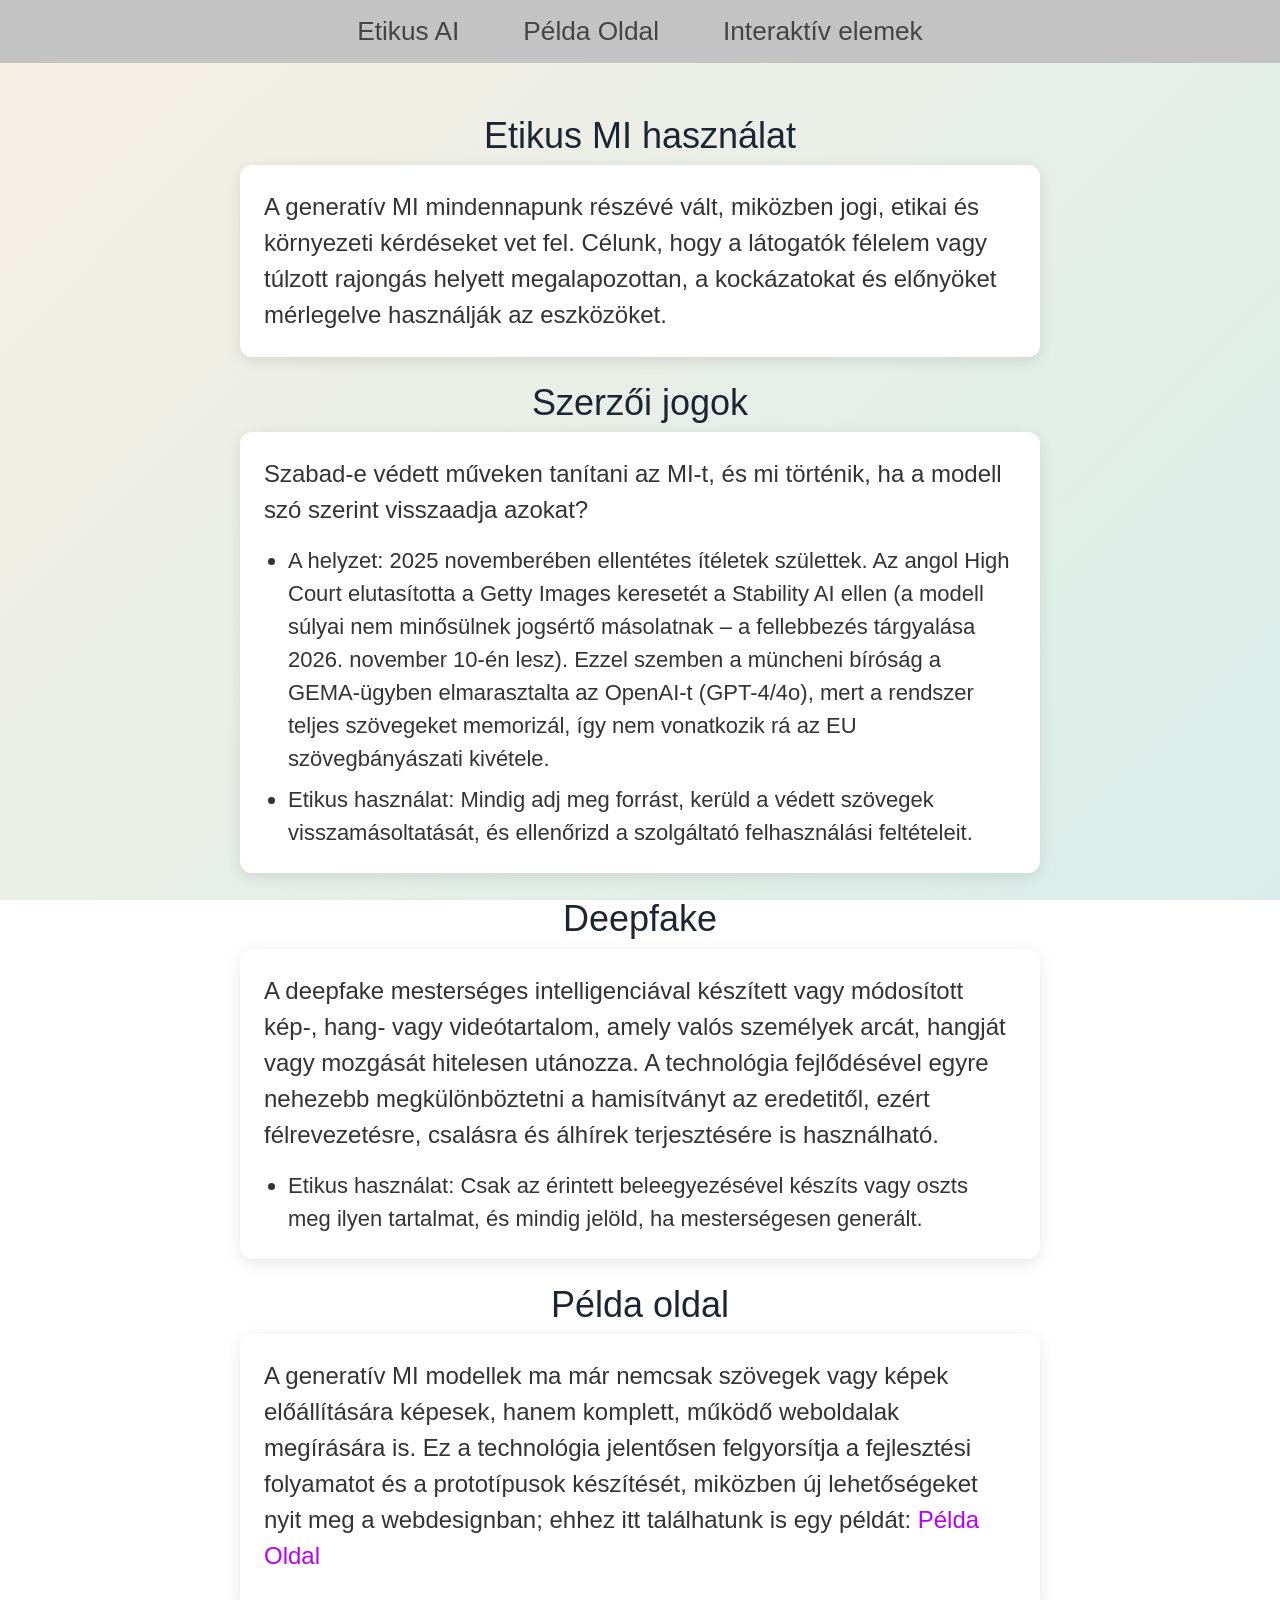
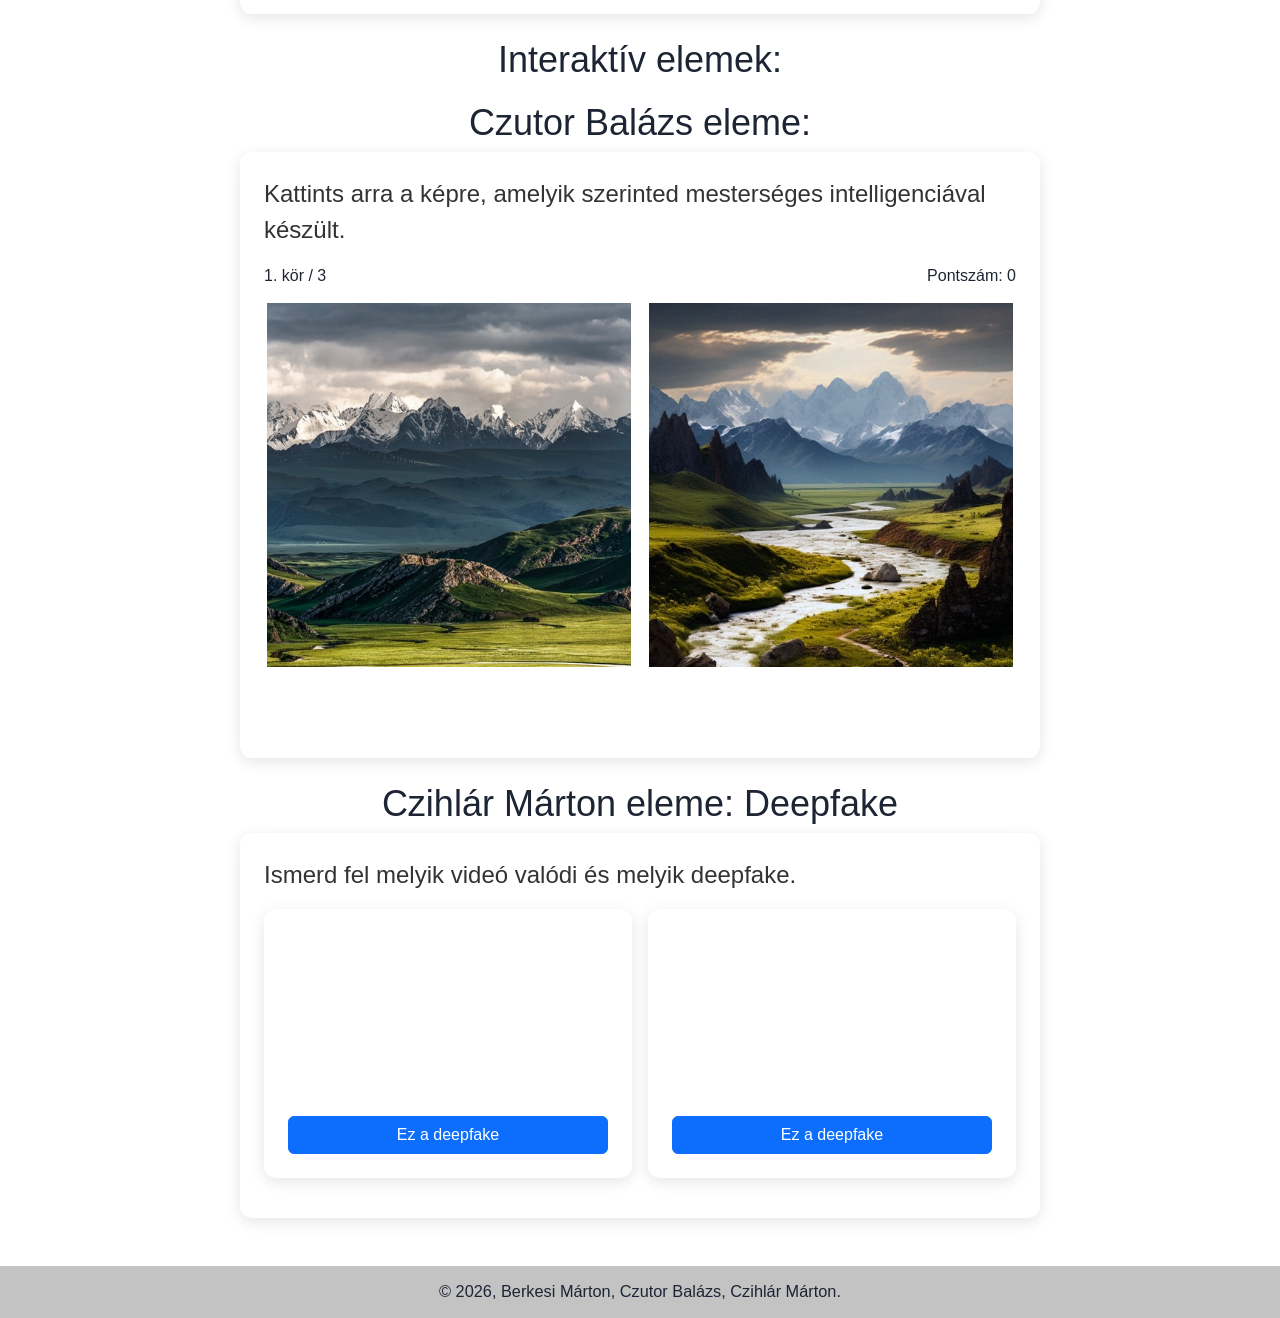
==== index.html @ 02bb23e7 "AI által generált média megjelölése interaktív játék implementálása" ====
<!doctype html>
<html lang="hu">
  <head>
    <meta charset="UTF-8" />
    <meta name="viewport" content="width=device-width, initial-scale=1.0" />
    <title>Etikus MI használat</title>
    <link rel="icon" type="image/png" href="/images/irobot2.png" />
    <link href="https://cdn.jsdelivr.net/npm/bootstrap@5.3.3/dist/css/bootstrap.min.css" rel="stylesheet">
    <link rel="stylesheet" href="../style.css" />
  </head>

  <body class="d-flex flex-column min-vh-100">
    <nav class="navbar navbar-expand-md fixed-top">
      <div class="container-fluid">
        <button class="navbar-toggler" type="button"
                data-bs-toggle="collapse" data-bs-target="#menu"
                aria-controls="menu" aria-expanded="false" aria-label="Menü megnyitása">
          <span class="navbar-toggler-icon"></span>
        </button>

        <div class="collapse navbar-collapse" id="menu">
          <ul class="navbar-nav mx-auto gap-1 gap-md-4 gap-lg-5 mt-3 mt-md-0 text-center">
            <li class="nav-item"><a class="nav-link" href="#fooldal"><h1>Etikus AI</h1></a></li>
            <li class="nav-item"><a class="nav-link" href="#peldaoldal"><h1>Példa Oldal</h1></a></li>
            <li class="nav-item"><a class="nav-link" href="#interaktív-elemek"><h1>Interaktív elemek</h1></a></li>
          </ul>
        </div>
      </div>
    </nav>

    <main class="flex-grow-1 container-xl px-3 px-md-4 py-3 py-md-4" id="fooldal">

      <section>
        <h2 class="cim">Etikus MI használat</h2>
        <div class="doboz p-3 p-md-4 mb-4">
          <p class="szoveg mb-0">A generatív MI mindennapunk részévé vált, miközben jogi, etikai és környezeti kérdéseket vet fel. Célunk, hogy a látogatók félelem vagy túlzott rajongás helyett megalapozottan, a kockázatokat és előnyöket mérlegelve használják az eszközöket.</p>
        </div>
      </section>

      <section>
        <h2 class="cim">Szerzői jogok</h2>
        <div class="doboz p-3 p-md-4 mb-4">
          <p class="szoveg">Szabad-e védett műveken tanítani az MI-t, és mi történik, ha a modell szó szerint visszaadja azokat?</p>
          <ul class="szovegli szoveg mb-0 ps-3 ps-md-4">
            <li class="mb-2">A helyzet: 2025 novemberében ellentétes ítéletek születtek. Az angol High Court elutasította a Getty Images keresetét a Stability AI ellen (a modell súlyai nem minősülnek jogsértő másolatnak – a fellebbezés tárgyalása 2026. november 10-én lesz). Ezzel szemben a müncheni bíróság a GEMA-ügyben elmarasztalta az OpenAI-t (GPT-4/4o), mert a rendszer teljes szövegeket memorizál, így nem vonatkozik rá az EU szövegbányászati kivétele.</li>
            <li>Etikus használat: Mindig adj meg forrást, kerüld a védett szövegek visszamásoltatását, és ellenőrizd a szolgáltató felhasználási feltételeit.</li>
          </ul>
        </div>
      </section>

      <section>
        <h2 class="cim">Deepfake</h2>
        <div class="doboz p-3 p-md-4 mb-4">
          <p class="szoveg">A deepfake mesterséges intelligenciával készített vagy módosított kép-, hang- vagy videótartalom, amely valós személyek arcát, hangját vagy mozgását hitelesen utánozza. A technológia fejlődésével egyre nehezebb megkülönböztetni a hamisítványt az eredetitől, ezért félrevezetésre, csalásra és álhírek terjesztésére is használható.</p>
          <ul class="szovegli szoveg mb-0 ps-3 ps-md-4">
            <li>Etikus használat: Csak az érintett beleegyezésével készíts vagy oszts meg ilyen tartalmat, és mindig jelöld, ha mesterségesen generált.</li>
          </ul>
        </div>
      </section>
        <section>
            <h2 class="cim" id="peldaoldal">Példa oldal</h2>
            <div class="doboz p-3 p-md-4 mb-4">
            <p class="szoveg">A generatív MI modellek ma már nemcsak szövegek vagy képek előállítására képesek, hanem komplett, működő weboldalak megírására is. Ez a technológia jelentősen felgyorsítja a fejlesztési folyamatot és a prototípusok készítését, miközben új lehetőségeket nyit meg a webdesignban; ehhez itt találhatunk is egy példát: <a  href="peldaoldal.html" target ="_blank">Példa Oldal</a></p>
            </div>
        </section>
        <h2 class="cim" id="interaktív-elemek">Interaktív elemek:</h2>


        <section>
            <h2 class="cim">Czutor Balázs eleme:</h2>
            <div class="doboz p-3 p-md-4 mb-4">
            <p class="szoveg">
              Kattints arra a képre, amelyik szerinted mesterséges intelligenciával készült.
            </p>
            <div class="bar"><span id="round"></span><span id="score"></span></div>
            <div class="pair" id="pair"></div>
            <p class="msg" id="msg" role="status" aria-live="polite"></p>
            <button class="btn btn-primary next" id="next" hidden>Következő kör</button>
            <button class="btn btn-secondary again" id="again" hidden>Új játék</button>
            </div>
        </section>
        <section>


  <h2 class="cim">Czihlár Márton eleme: Deepfake</h2>
  <div class="doboz p-3 p-md-4 mb-4">
    <p class="szoveg">Ismerd fel melyik videó valódi és melyik deepfake.</p>

    <div class="row g-3">
      <div class="col-12 col-md-6">
        <div class="doboz p-3 p-md-4 h-100">
          <video class="w-100" autoplay muted loop hidecontrols>
            <source src="videos/video1.mp4" type="video/mp4">
            A böngésződ nem támogatja a videó lejátszását.
          </video>
          <button type="button" class="btn btn-primary w-100 mt-3 tipp-gomb" data-deepfake="false">
            Ez a deepfake
          </button>
        </div>
      </div>

      <div class="col-12 col-md-6">
        <div class="doboz p-3 p-md-4 h-100">
          <video class="w-100" autoplay muted loop hidecontrols>
            <source src="videos/video2.mp4" type="video/mp4">
            A böngésződ nem támogatja a videó lejátszását.
          </video>
          <button type="button" class="btn btn-primary w-100 mt-3 tipp-gomb" data-deepfake="true">
            Ez a deepfake
          </button>
        </div>
      </div>
    </div>

    <p id="eredmeny" class="szoveg fw-bold mt-3 mb-0" aria-live="polite"></p>
  </div>
</section>
    </main>


    <footer class="text-center py-3 mt-auto">
      <div class="container-fluid">
        <h4 class="mb-0">&copy; 2026, Berkesi Márton, Czutor Balázs, Czihlár Márton.</h4>
      </div>
    </footer>
    <script src="https://cdn.jsdelivr.net/npm/bootstrap@5.3.3/dist/js/bootstrap.bundle.min.js"></script>
    <script src="main.js"></script>
  </body>
</html>
---- style.css ----
.navbar-nav .nav-link {
    position: relative;
}

.navbar-nav .nav-link::after {
    content: "";
    position: absolute;
    left: 0;
    bottom: 0;
    width: 100%;
    height: 2px;
    background-color: currentColor;
    transform: scaleX(0);
    transform-origin: left;
    transition: transform 0.3s ease;
}

.navbar-nav .nav-link:hover::after {
    transform: scaleX(1);
}

.navbar, footer{
    background-color: rgb(195, 195, 195);
}
.navbar .nav-link h1 { 
    font-size: clamp(1.1rem, 1rem + 0.8vw, 1.75rem); 
    margin: 0; 
}
footer h4 { font-size: clamp(0.75rem, 0.7rem + 0.4vw, 1.1rem); }

body {
    background: linear-gradient(135deg, #f6efe4, #d9eeea);
    background-attachment: fixed;
    min-height: 100vh;
    color: #1d2433;
    justify-content: center;
    align-items: center;
    font-family: 'Segoe UI', Tahoma, Geneva, Verdana, sans-serif;
    padding-top: 70px;
}

.doboz {
      background-color: #ffffff;
      padding: 30px;
      border-radius: 12px;
      box-shadow: 0 4px 15px rgba(0, 0, 0, 0.1);
      max-width: 800px;
      text-align: center;
      overflow-wrap: anywhere;

}

.cim {
      order: 2; 
      margin-top: 20px;
      font-size: 35px;
      color: #1d2433;
      text-align: center;
      font-size: clamp(1.4rem, 1rem + 2vw, 2.25rem);
}

.szoveg {
      order: 1; 
      font-size: 20px;
      color: #333333;
      line-height: 1.5;
      font-size: clamp(0.95rem, 0.9rem + 0.3vw, 1.125rem);
}
.szoveg {
      order: 1; 
      font-size: 24px;
      color: #333333;
      line-height: 1.5;
      text-align: left;
}
.szovegli{
      order: 1; 
      font-size: 22px;
      color: #333333;
      line-height: 1.5;
      text-align: left;
}
footer {
  width: 100% !important;
  max-width: none !important;
  margin-left: 0 !important;
  margin-right: 0 !important;
}

.cim {
  text-align: center;
}
.doboz {
  margin-left: auto !important;
  margin-right: auto !important;
  width: 100%;
  max-width: 800px; 
}
a {
  color: #b700ff;
  text-decoration: none;
}

.bar {
  display: flex;
  justify-content: space-between;
  margin-bottom: 12px;
}

.pair {
  display: grid;
  grid-template-columns: repeat(2, minmax(0, 1fr));
  gap: 12px;
}

.pick {
  position: relative;
  display: block;
  width: 100%;
  min-width: 0;
  padding: 0;
  border: 3px solid transparent;
  overflow: hidden;
  cursor: pointer;
  aspect-ratio: 1 / 1;
  background: none;
}

.pick img {
  width: 100%;
  height: 100%;
  max-width: 100%;
  object-fit: cover;
  display: block;
}
.pick .tag {
  position: absolute;
  left: 8px;
  bottom: 8px;
  padding: 4px 10px;
  display: none;
}

.revealed .pick {
  cursor: default;
}

.revealed .pick .tag {
  display: block;
}

.msg {
  min-height: 40px;
  margin: 16px 0 8px;
}

button[hidden] {
  display: none;
}

@media (max-width: 575.98px) {
  .pair {
    grid-template-columns: 1fr;
    gap: 10px;
  }
  .pick {
    aspect-ratio: 4 / 3;
  }
  .pick .tag {
    font-size: 0.85rem;
  }
}
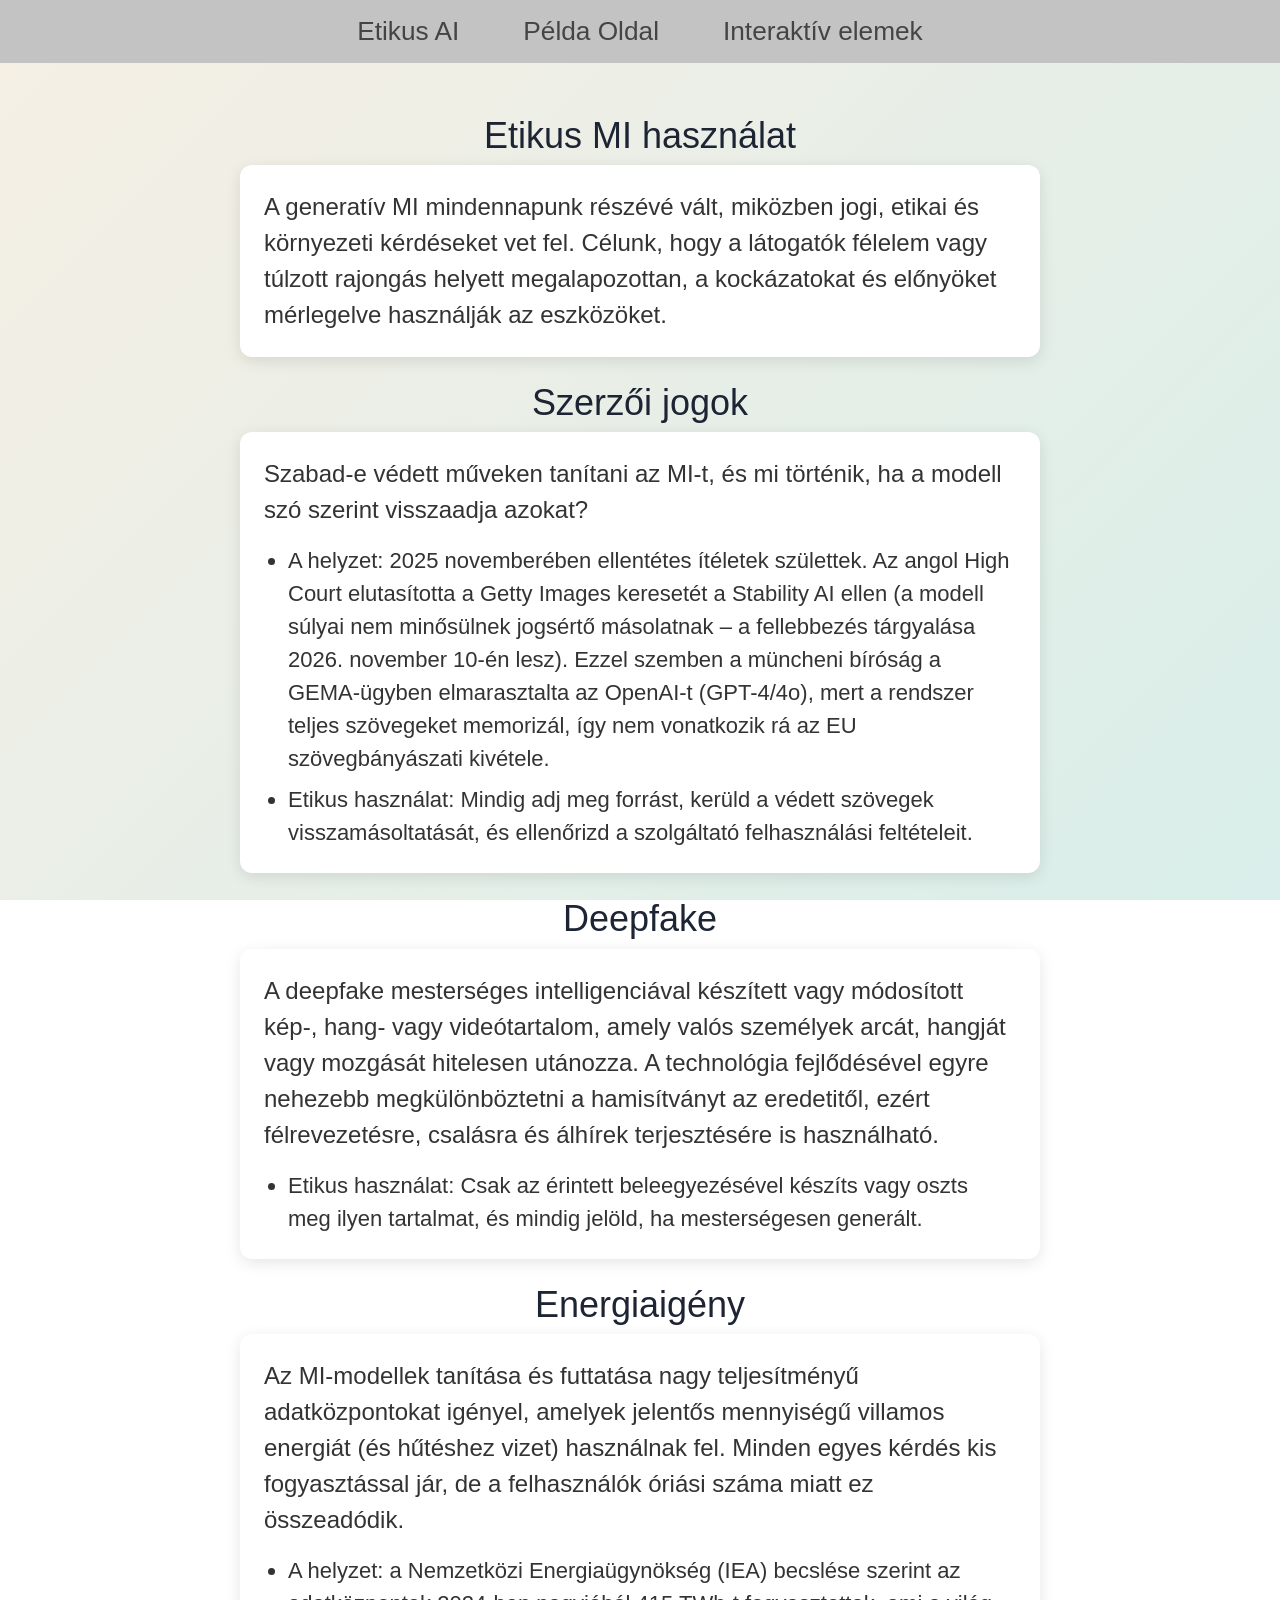
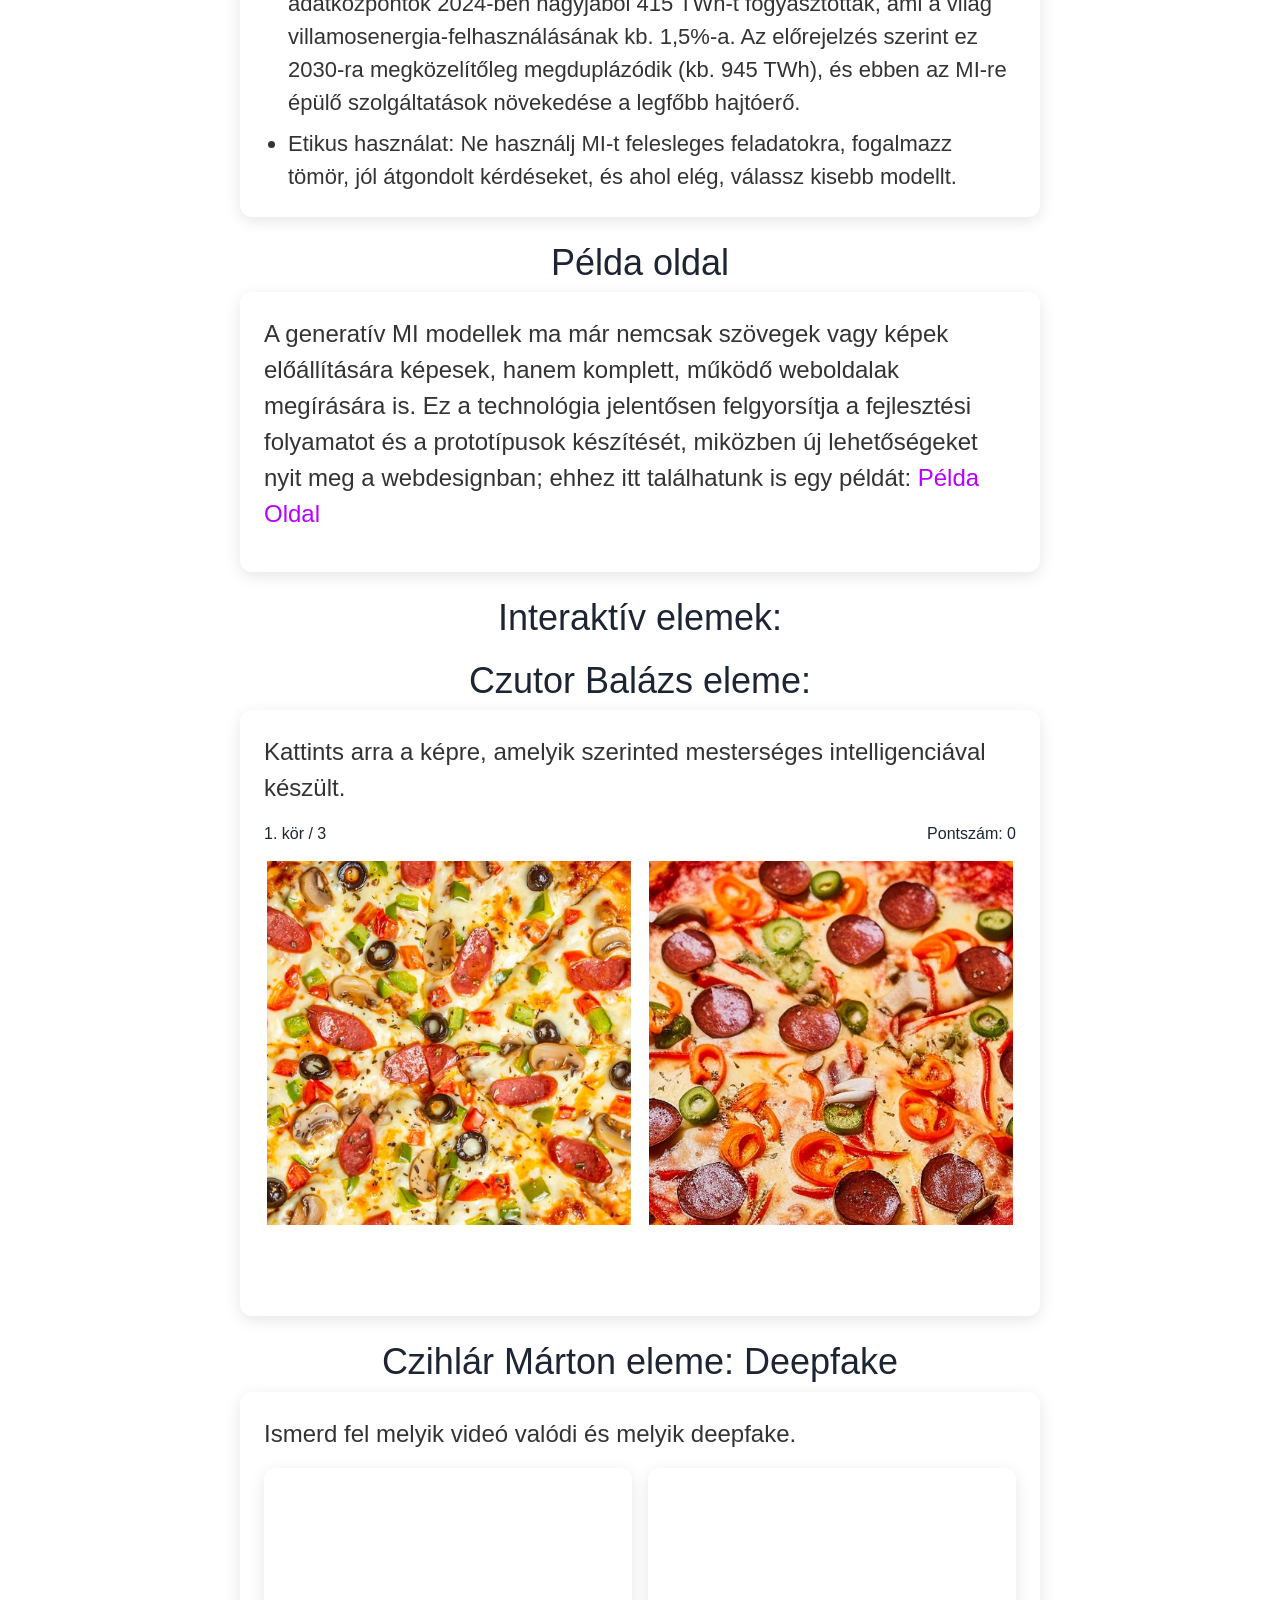
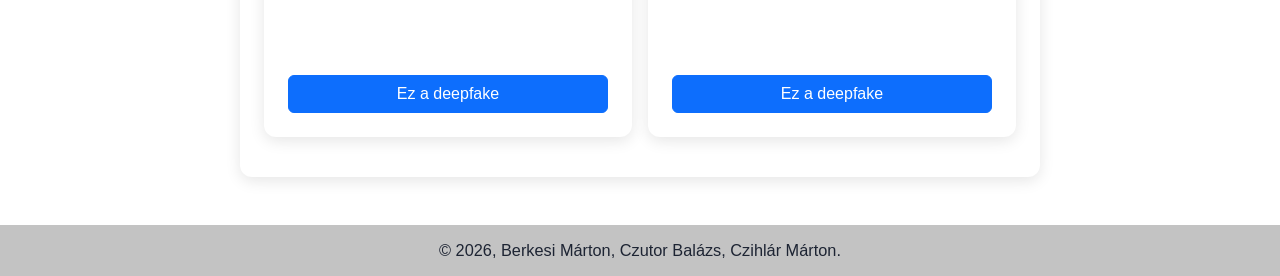
==== commit 527c11ac: "Berkesi részének integrálása" ====
--- a/index.html
+++ b/index.html
@@ -57,6 +57,17 @@
           </ul>
         </div>
       </section>
+      <section>
+        <h2 class="cim">Energiaigény</h2>
+        <div class="doboz p-3 p-md-4 mb-4">
+          <p class="szoveg">Az MI-modellek tanítása és futtatása nagy teljesítményű adatközpontokat igényel, amelyek jelentős mennyiségű villamos energiát (és hűtéshez vizet) használnak fel. Minden egyes kérdés kis fogyasztással jár, de a felhasználók óriási száma miatt ez összeadódik.</p>
+          <ul class="szovegli szoveg mb-0 ps-3 ps-md-4">
+            <li class="mb-2">A helyzet: a Nemzetközi Energiaügynökség (IEA) becslése szerint az adatközpontok 2024-ben nagyjából 415 TWh-t fogyasztottak, ami a világ villamosenergia-felhasználásának kb. 1,5%-a. Az előrejelzés szerint ez 2030-ra megközelítőleg megduplázódik (kb. 945 TWh), és ebben az MI-re épülő szolgáltatások növekedése a legfőbb hajtóerő.</li>
+            <li>Etikus használat: Ne használj MI-t felesleges feladatokra, fogalmazz tömör, jól átgondolt kérdéseket, és ahol elég, válassz kisebb modellt.</li>
+          </ul>
+        </div>
+      </section>
+
         <section>
             <h2 class="cim" id="peldaoldal">Példa oldal</h2>
             <div class="doboz p-3 p-md-4 mb-4">
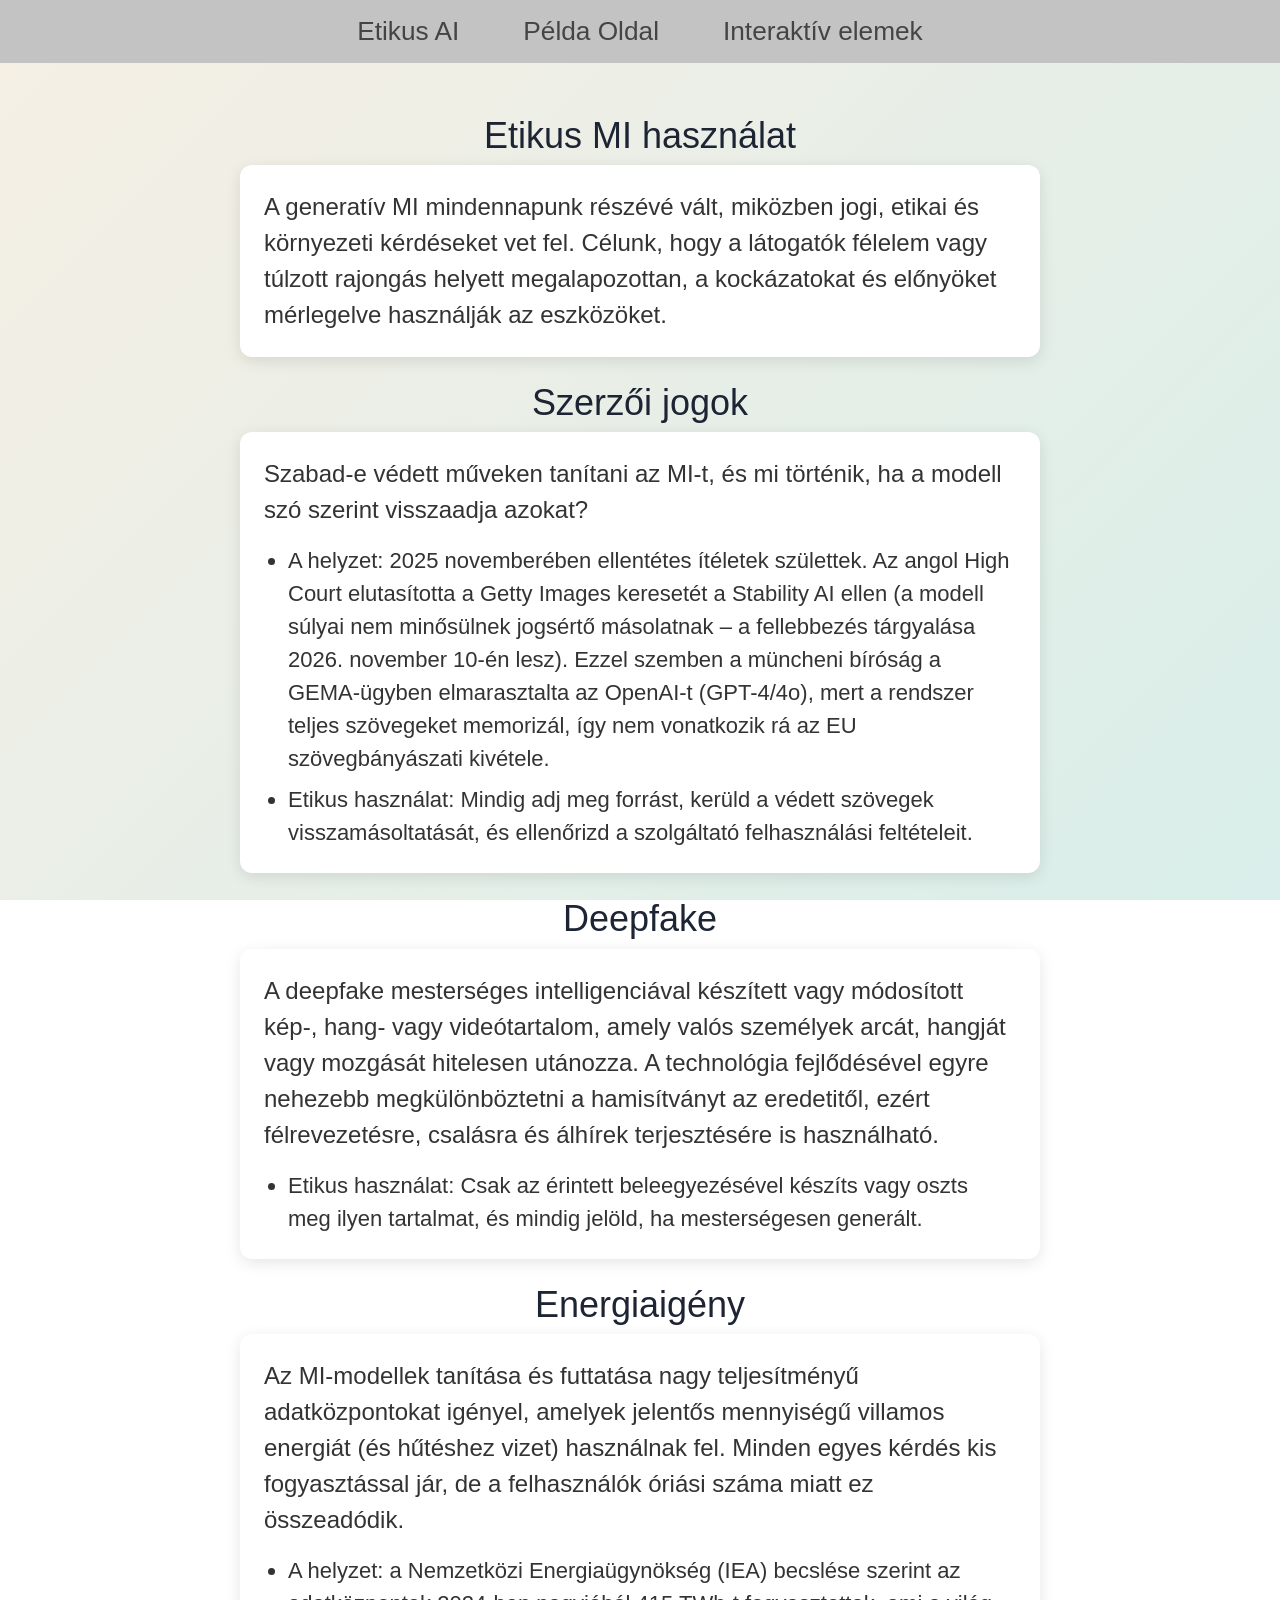
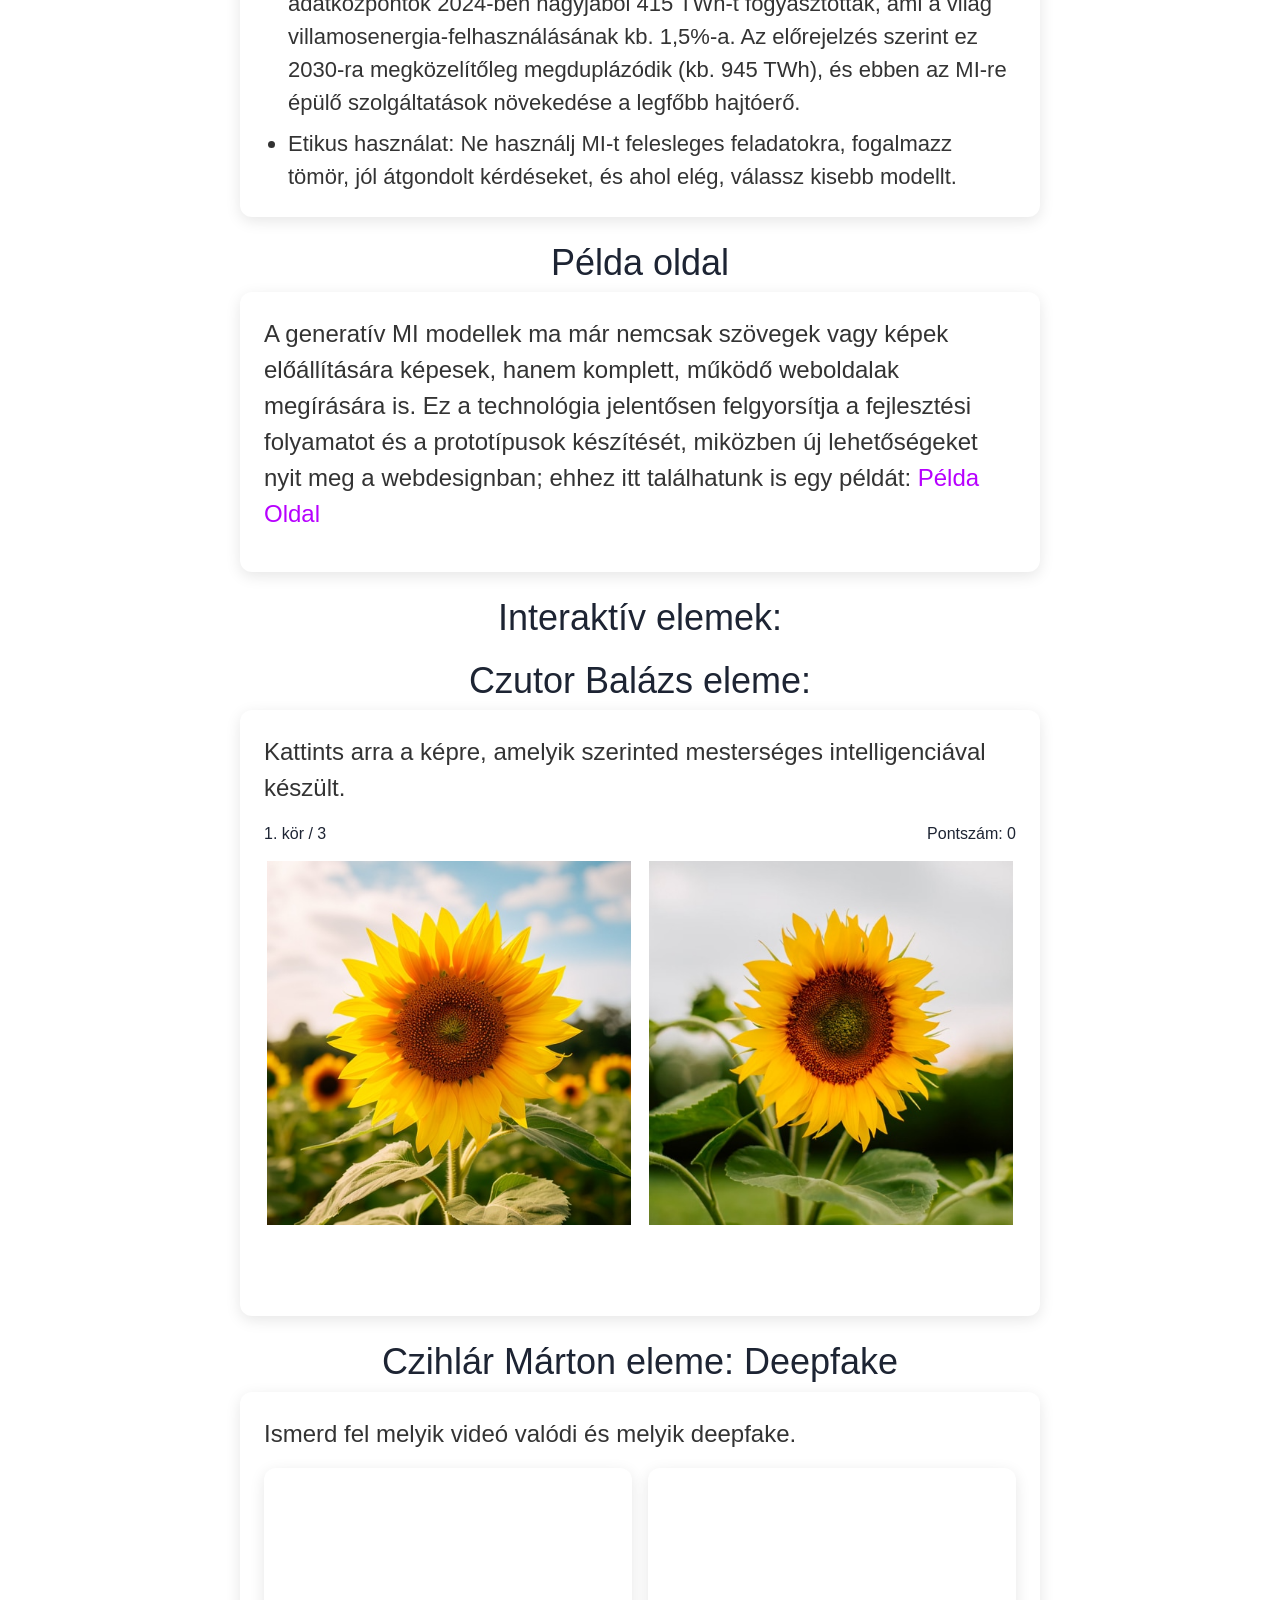
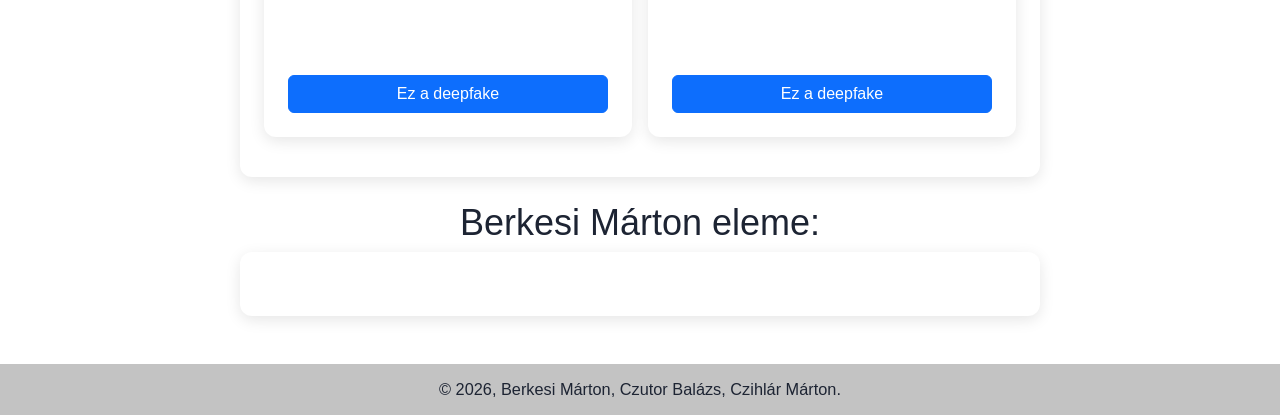
==== commit 5809a092: "hibák javítása" ====
--- a/index.html
+++ b/index.html
@@ -6,7 +6,7 @@
     <title>Etikus MI használat</title>
     <link rel="icon" type="image/png" href="/images/irobot2.png" />
     <link href="https://cdn.jsdelivr.net/npm/bootstrap@5.3.3/dist/css/bootstrap.min.css" rel="stylesheet">
-    <link rel="stylesheet" href="../style.css" />
+    <link rel="stylesheet" href="style.css" />
   </head>
 
   <body class="d-flex flex-column min-vh-100">
@@ -126,6 +126,13 @@
     <p id="eredmeny" class="szoveg fw-bold mt-3 mb-0" aria-live="polite"></p>
   </div>
 </section>
+<section>
+            <h2 class="cim">Berkesi Márton eleme:</h2>
+            <div class="doboz p-3 p-md-4 mb-4">
+            <p class="szoveg">
+            </p>
+            </div>
+        </section>
     </main>
 
 
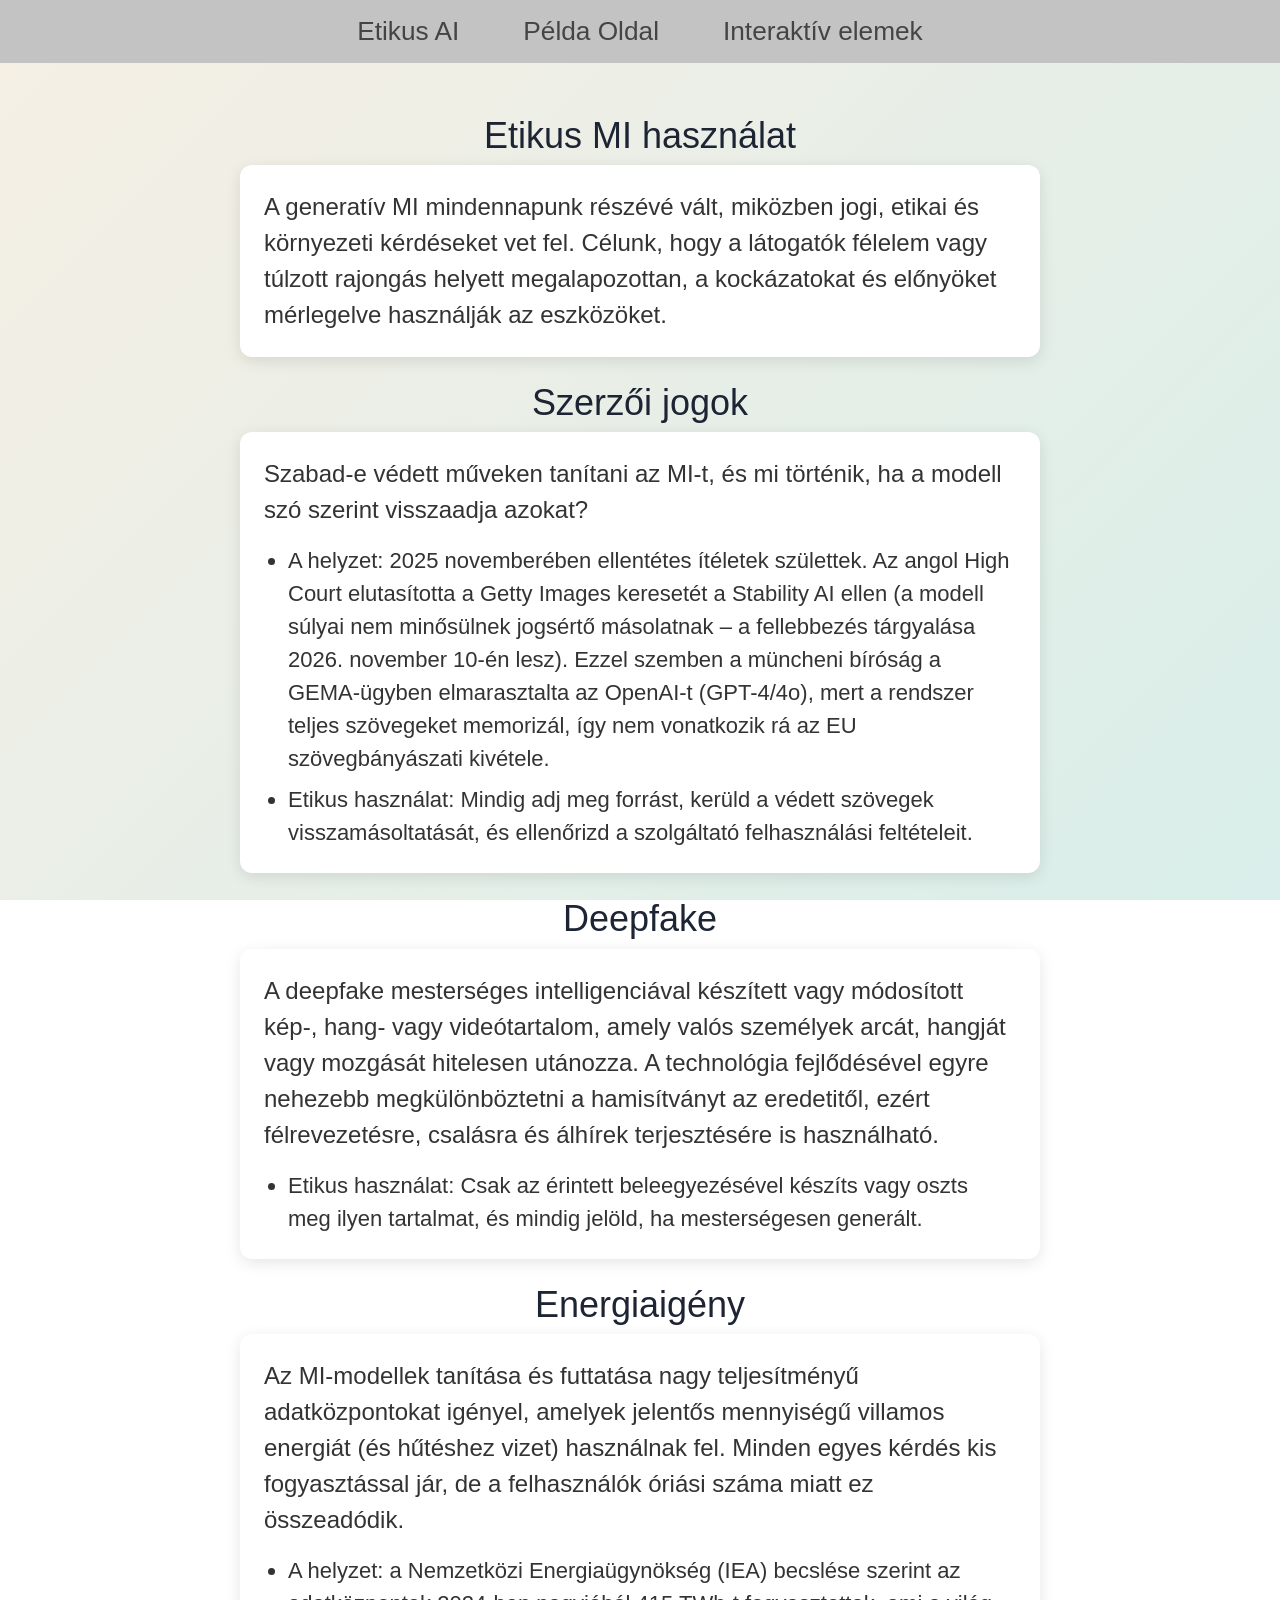
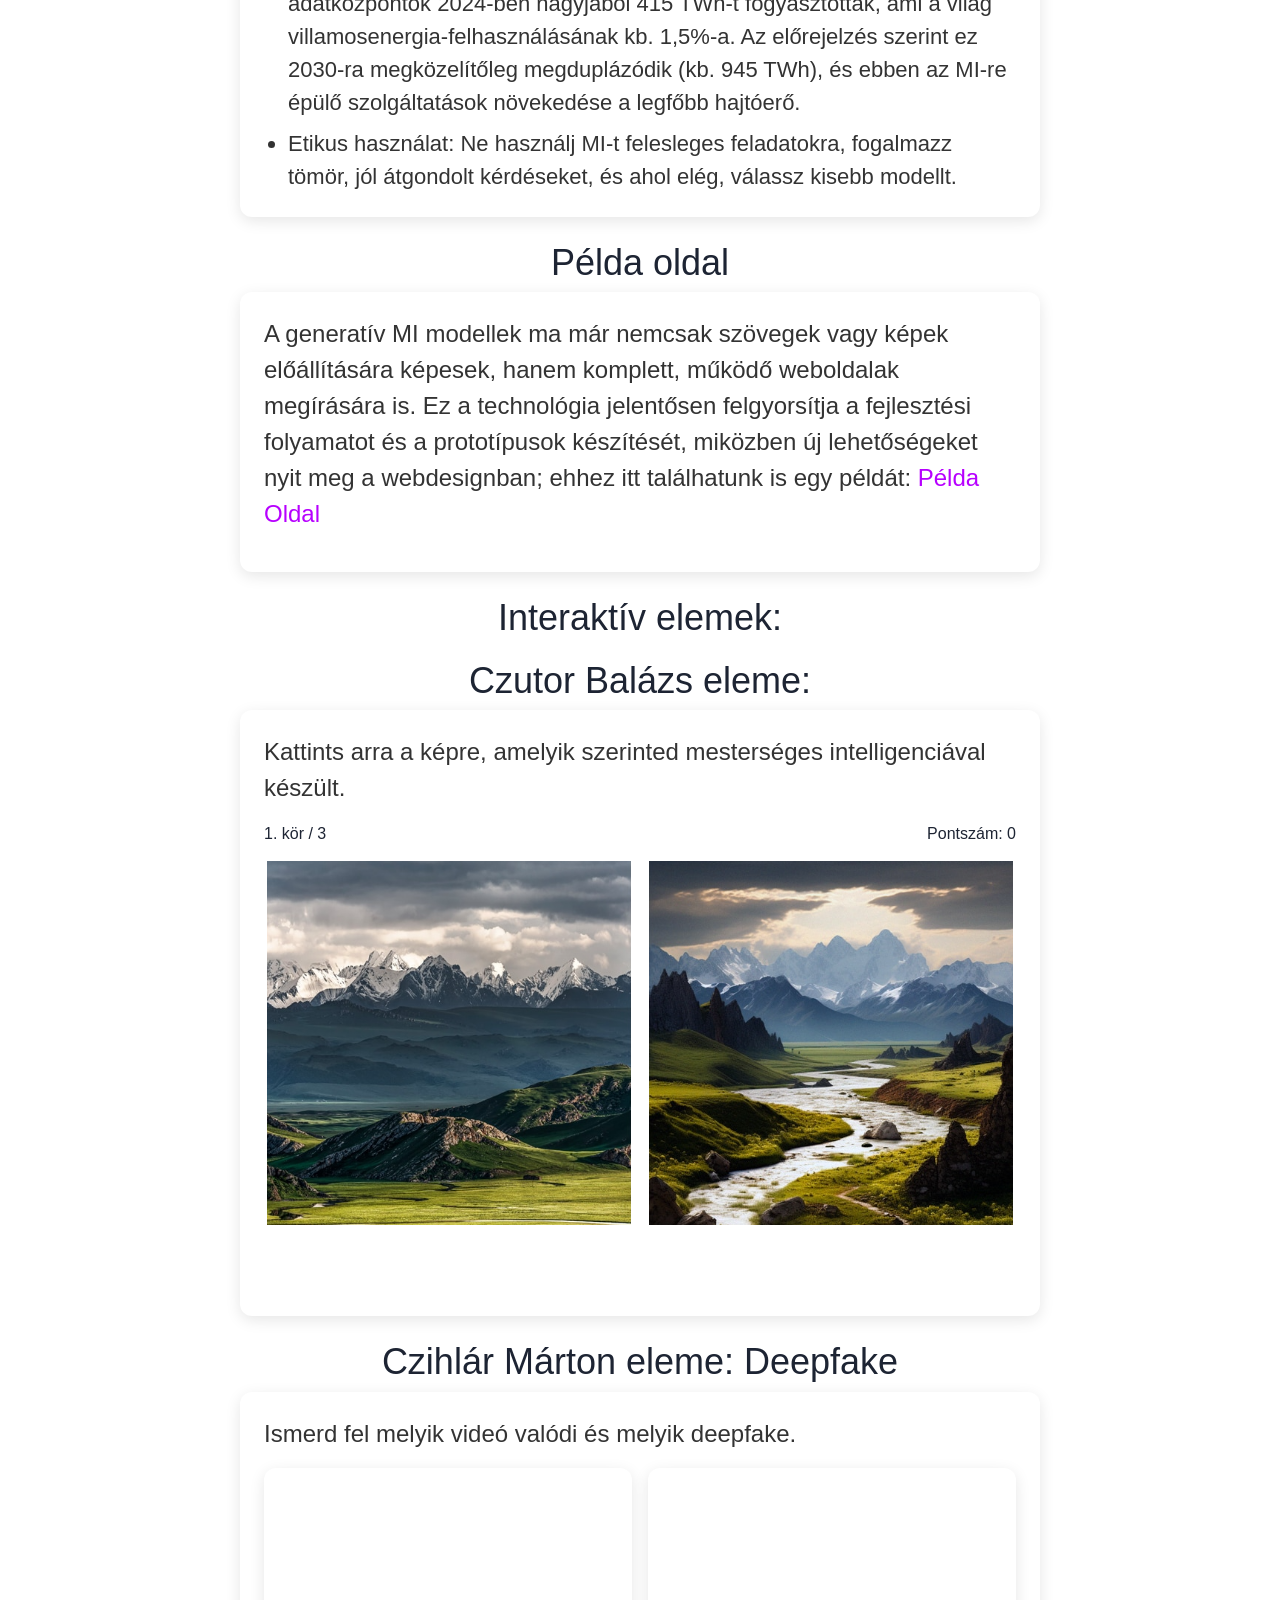
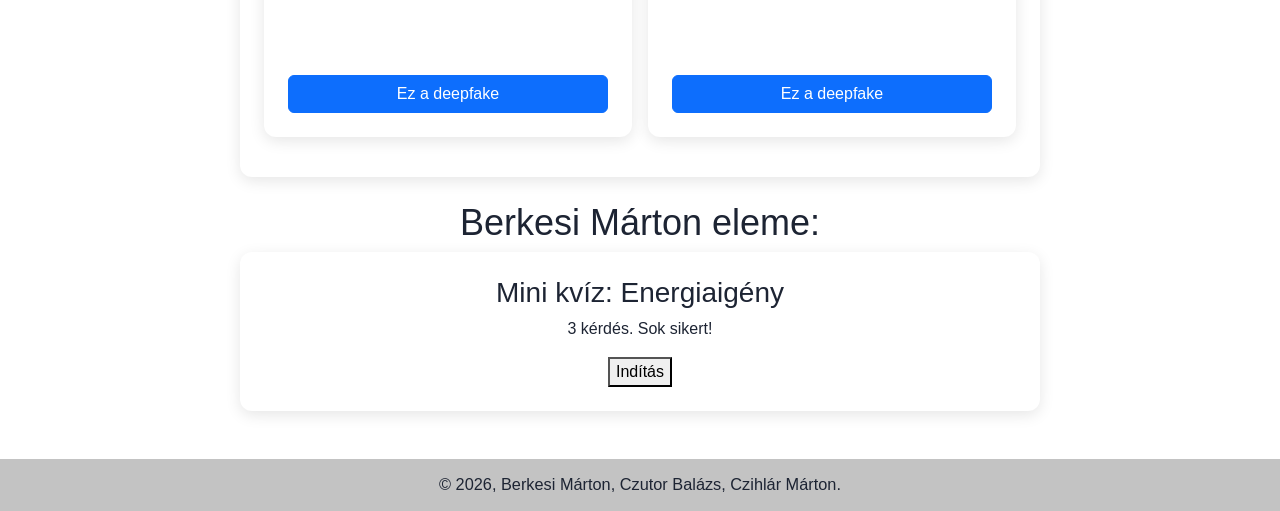
==== commit bec32cbd: "athozas gitlabról" ====
--- a/index.html
+++ b/index.html
@@ -129,8 +129,10 @@
 <section>
             <h2 class="cim">Berkesi Márton eleme:</h2>
             <div class="doboz p-3 p-md-4 mb-4">
-            <p class="szoveg">
-            </p>
+              <div id="kviz">
+                <h3 class="kviz-cim">Mini kvíz: Energiaigény</h3>
+                <div id="kviz-tartalom"></div>
+              </div>
             </div>
         </section>
     </main>
@@ -143,5 +145,6 @@
     </footer>
     <script src="https://cdn.jsdelivr.net/npm/bootstrap@5.3.3/dist/js/bootstrap.bundle.min.js"></script>
     <script src="main.js"></script>
+    <script src="kviz.js"></script>
   </body>
 </html>
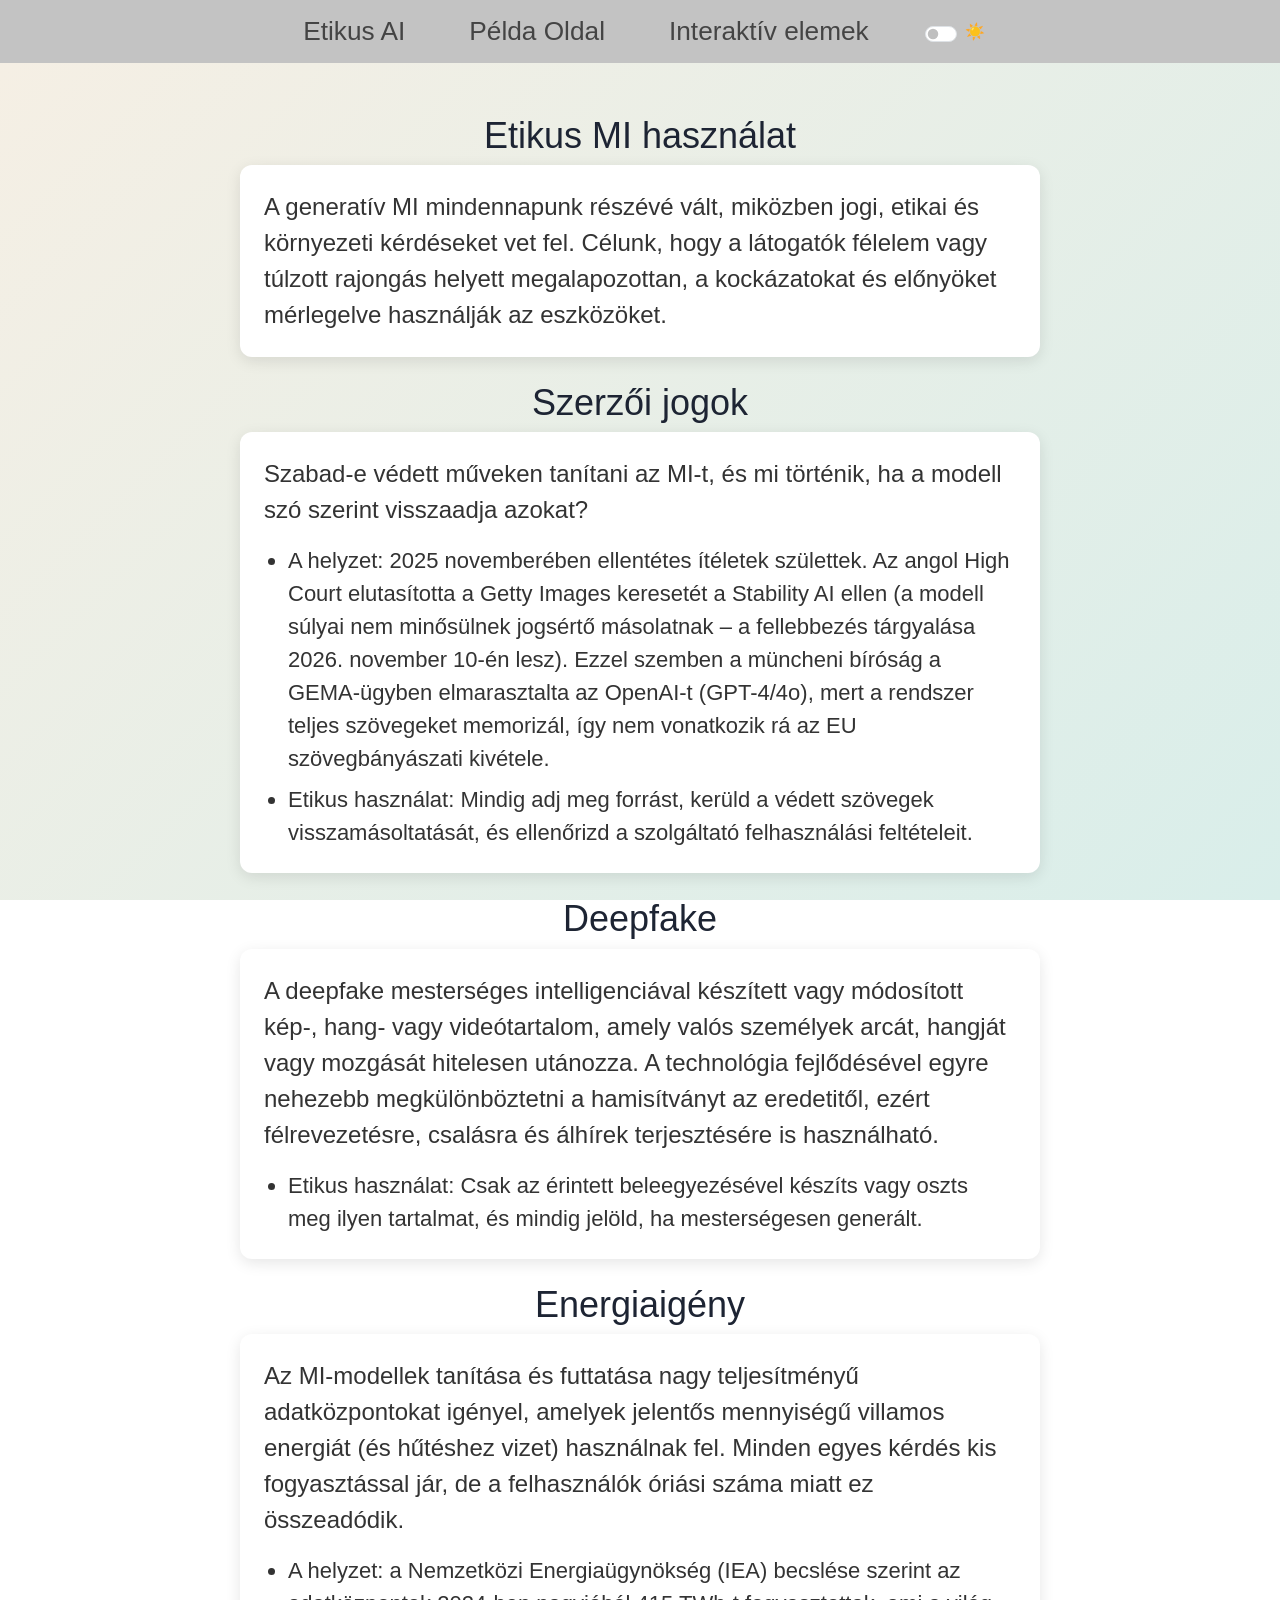
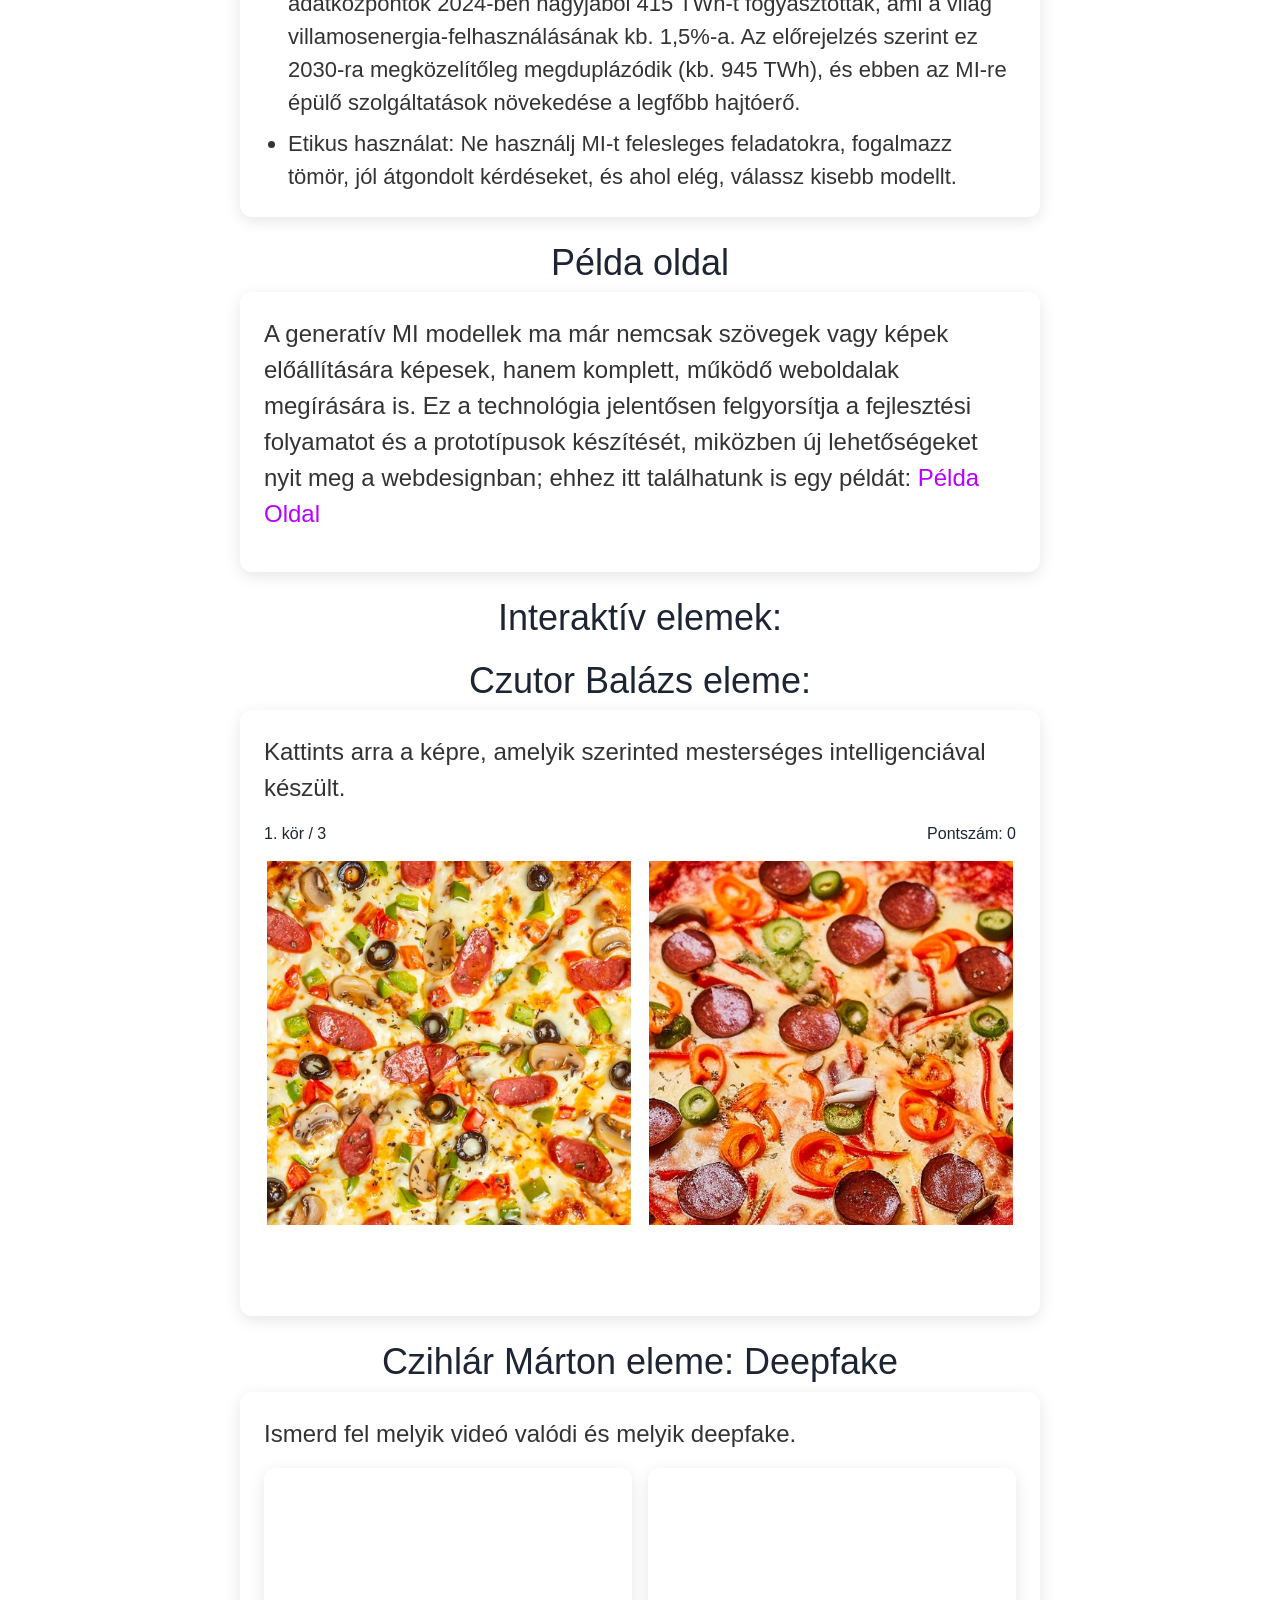
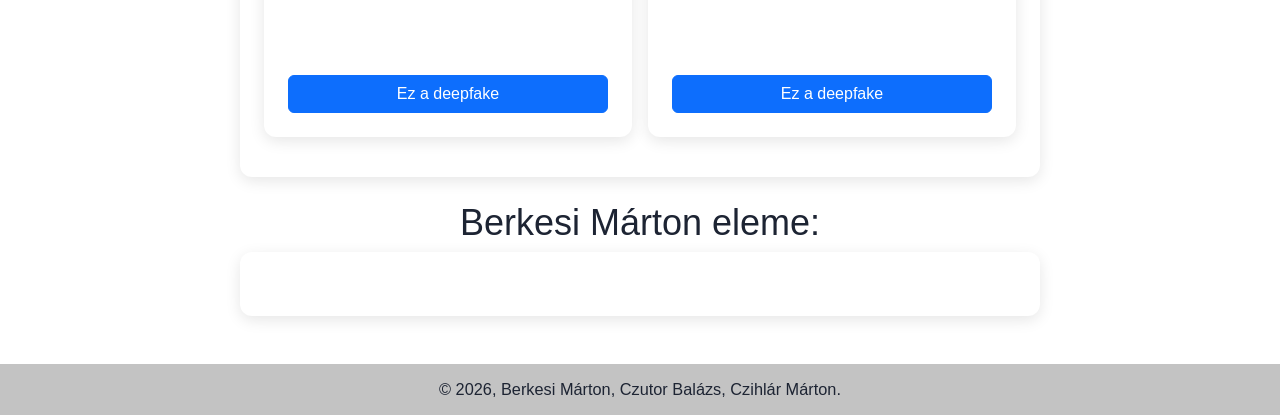
==== commit ef731cbd: "Sötét mód hozzáadása és Berkesi javascriptje" ====
--- a/index.html
+++ b/index.html
@@ -5,6 +5,13 @@
     <meta name="viewport" content="width=device-width, initial-scale=1.0" />
     <title>Etikus MI használat</title>
     <link rel="icon" type="image/png" href="/images/irobot2.png" />
+    <script>
+      (function () {
+      var t = 'light';
+      try { t = localStorage.getItem('tema') || (window.matchMedia('(prefers-color-scheme: dark)').matches ? 'dark' : 'light'); } catch (e) {}
+      document.documentElement.setAttribute('data-bs-theme', t);
+      })();
+    </script>
     <link href="https://cdn.jsdelivr.net/npm/bootstrap@5.3.3/dist/css/bootstrap.min.css" rel="stylesheet">
     <link rel="stylesheet" href="style.css" />
   </head>
@@ -23,6 +30,12 @@
             <li class="nav-item"><a class="nav-link" href="#fooldal"><h1>Etikus AI</h1></a></li>
             <li class="nav-item"><a class="nav-link" href="#peldaoldal"><h1>Példa Oldal</h1></a></li>
             <li class="nav-item"><a class="nav-link" href="#interaktív-elemek"><h1>Interaktív elemek</h1></a></li>
+            <li class="nav-item d-flex align-items-center justify-content-center">
+              <div class="form-check form-switch m-0 d-flex align-items-center gap-2">
+                <input class="form-check-input" type="checkbox" role="switch" id="temaKapcsolo" aria-label="Sötét mód">
+                <label class="form-check-label" for="temaKapcsolo" id="temaIkon">☀️</label>
+              </div>
+            </li>
           </ul>
         </div>
       </div>
@@ -129,10 +142,8 @@
 <section>
             <h2 class="cim">Berkesi Márton eleme:</h2>
             <div class="doboz p-3 p-md-4 mb-4">
-              <div id="kviz">
-                <h3 class="kviz-cim">Mini kvíz: Energiaigény</h3>
-                <div id="kviz-tartalom"></div>
-              </div>
+            <p class="szoveg">
+            </p>
             </div>
         </section>
     </main>
@@ -145,6 +156,5 @@
     </footer>
     <script src="https://cdn.jsdelivr.net/npm/bootstrap@5.3.3/dist/js/bootstrap.bundle.min.js"></script>
     <script src="main.js"></script>
-    <script src="kviz.js"></script>
   </body>
 </html>
--- a/style.css
+++ b/style.css
@@ -1,3 +1,24 @@
+:root {
+    --bg-1: #f6efe4;
+    --bg-2: #d9eeea;
+    --nav-bg: rgb(195, 195, 195);
+    --box-bg: #ffffff;
+    --text: #333333;
+    --title: #1d2433;
+    --link: #b700ff;
+    --box-shadow: rgba(0, 0, 0, 0.1);
+}
+
+[data-bs-theme="dark"] {
+    --bg-1: #1d1a16;
+    --bg-2: #10211f;
+    --nav-bg: rgb(38, 40, 44);
+    --box-bg: #1f2430;
+    --text: #e3e6ec;
+    --title: #f1f3f7;
+    --link: #d98bff;
+    --box-shadow: rgba(0, 0, 0, 0.5);
+}
 .navbar-nav .nav-link {
     position: relative;
 }
@@ -19,8 +40,8 @@
     transform: scaleX(1);
 }
 
-.navbar, footer{
-    background-color: rgb(195, 195, 195);
+.navbar, footer {
+    background-color: var(--nav-bg);
 }
 .navbar .nav-link h1 { 
     font-size: clamp(1.1rem, 1rem + 0.8vw, 1.75rem); 
@@ -29,10 +50,10 @@
 footer h4 { font-size: clamp(0.75rem, 0.7rem + 0.4vw, 1.1rem); }
 
 body {
-    background: linear-gradient(135deg, #f6efe4, #d9eeea);
+    background: linear-gradient(135deg, var(--bg-1), var(--bg-2));
     background-attachment: fixed;
     min-height: 100vh;
-    color: #1d2433;
+    color: var(--title);
     justify-content: center;
     align-items: center;
     font-family: 'Segoe UI', Tahoma, Geneva, Verdana, sans-serif;
@@ -40,10 +61,10 @@
 }
 
 .doboz {
-      background-color: #ffffff;
+      background-color: var(--box-bg);
       padding: 30px;
       border-radius: 12px;
-      box-shadow: 0 4px 15px rgba(0, 0, 0, 0.1);
+      box-shadow: 0 4px 15px var(--box-shadow);
       max-width: 800px;
       text-align: center;
       overflow-wrap: anywhere;
@@ -54,29 +75,23 @@
       order: 2; 
       margin-top: 20px;
       font-size: 35px;
-      color: #1d2433;
+      color: var(--title);
       text-align: center;
       font-size: clamp(1.4rem, 1rem + 2vw, 2.25rem);
 }
 
 .szoveg {
-      order: 1; 
-      font-size: 20px;
-      color: #333333;
-      line-height: 1.5;
-      font-size: clamp(0.95rem, 0.9rem + 0.3vw, 1.125rem);
+  order: 1;
+  font-size: 24px;
+  color: var(--text);
+  line-height: 1.5;
+  text-align: left;
 }
-.szoveg {
-      order: 1; 
-      font-size: 24px;
-      color: #333333;
-      line-height: 1.5;
-      text-align: left;
-}
+
 .szovegli{
       order: 1; 
       font-size: 22px;
-      color: #333333;
+      color: var(--text);
       line-height: 1.5;
       text-align: left;
 }
@@ -97,7 +112,7 @@
   max-width: 800px; 
 }
 a {
-  color: #b700ff;
+  color: var(--link);
   text-decoration: none;
 }
 
@@ -169,4 +184,4 @@
   .pick .tag {
     font-size: 0.85rem;
   }
-}+}
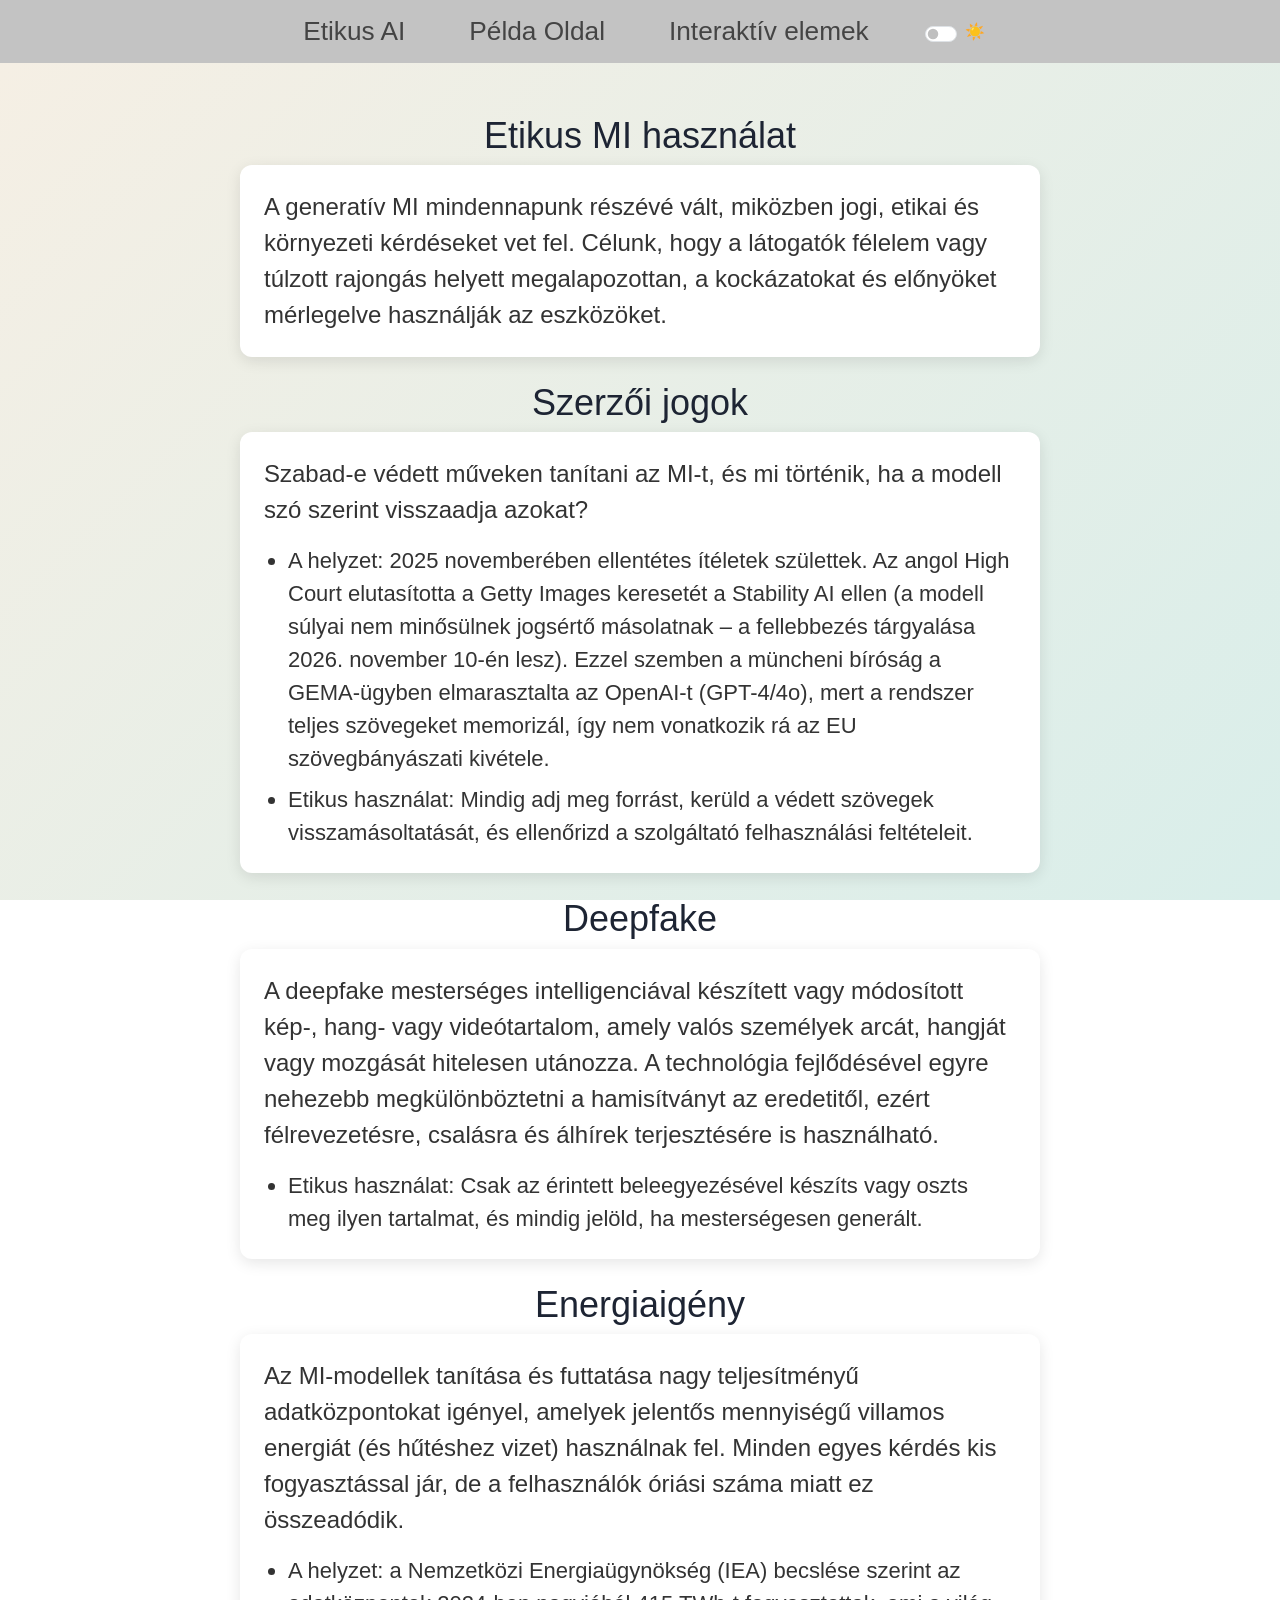
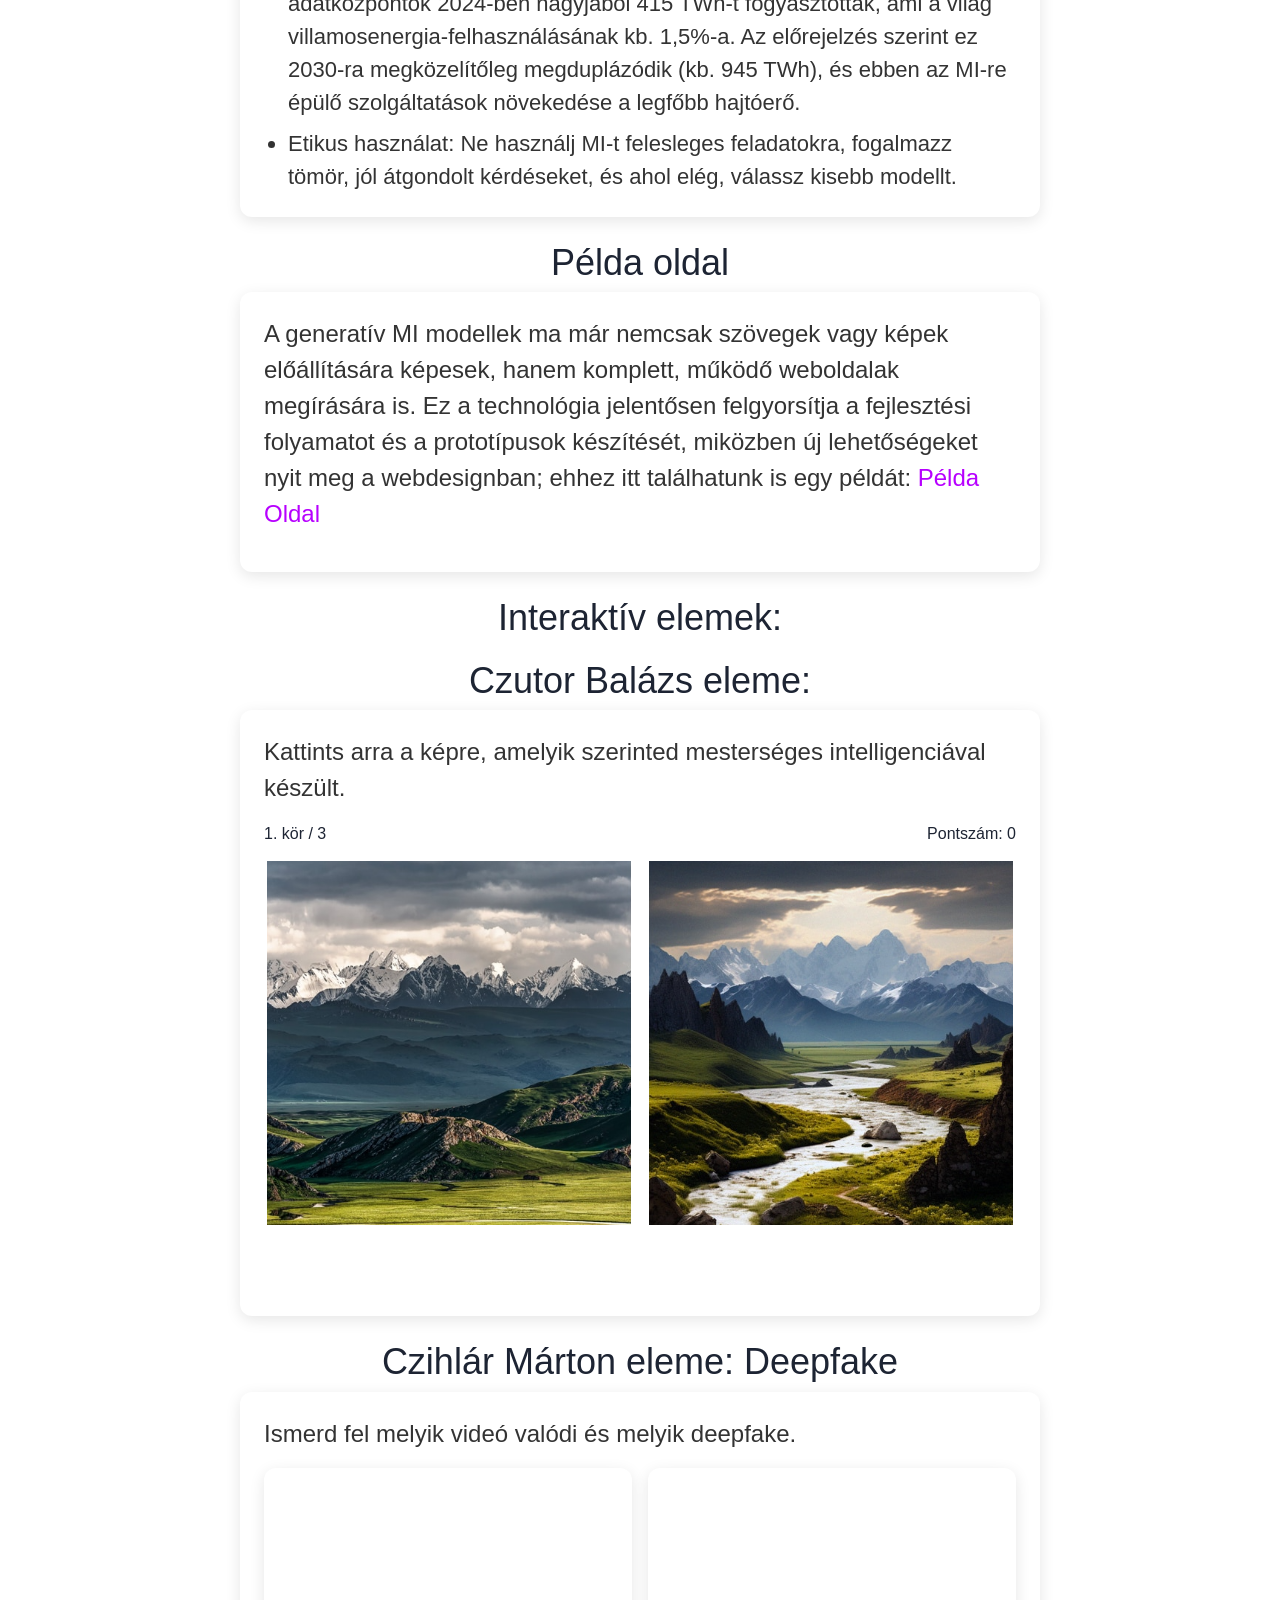
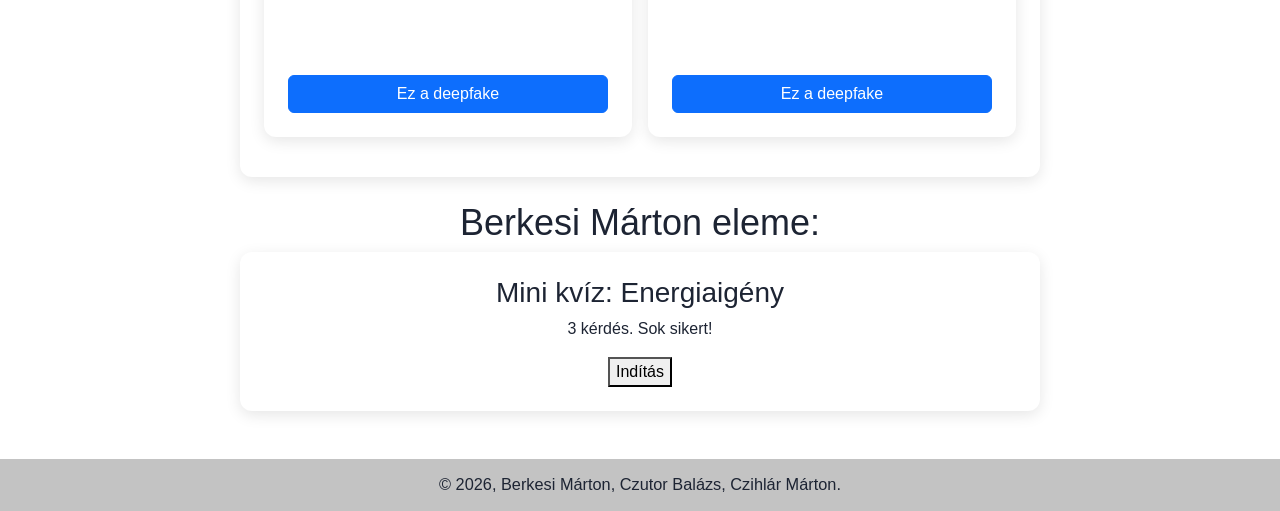
==== commit 0885dd16: "Merge branch 'main' of https://github.com/TheDaniel07/ikt_etikusai_Github" ====
--- a/index.html
+++ b/index.html
@@ -142,8 +142,10 @@
 <section>
             <h2 class="cim">Berkesi Márton eleme:</h2>
             <div class="doboz p-3 p-md-4 mb-4">
-            <p class="szoveg">
-            </p>
+              <div id="kviz">
+                <h3 class="kviz-cim">Mini kvíz: Energiaigény</h3>
+                <div id="kviz-tartalom"></div>
+              </div>
             </div>
         </section>
     </main>
@@ -156,5 +158,6 @@
     </footer>
     <script src="https://cdn.jsdelivr.net/npm/bootstrap@5.3.3/dist/js/bootstrap.bundle.min.js"></script>
     <script src="main.js"></script>
+    <script src="kviz.js"></script>
   </body>
 </html>
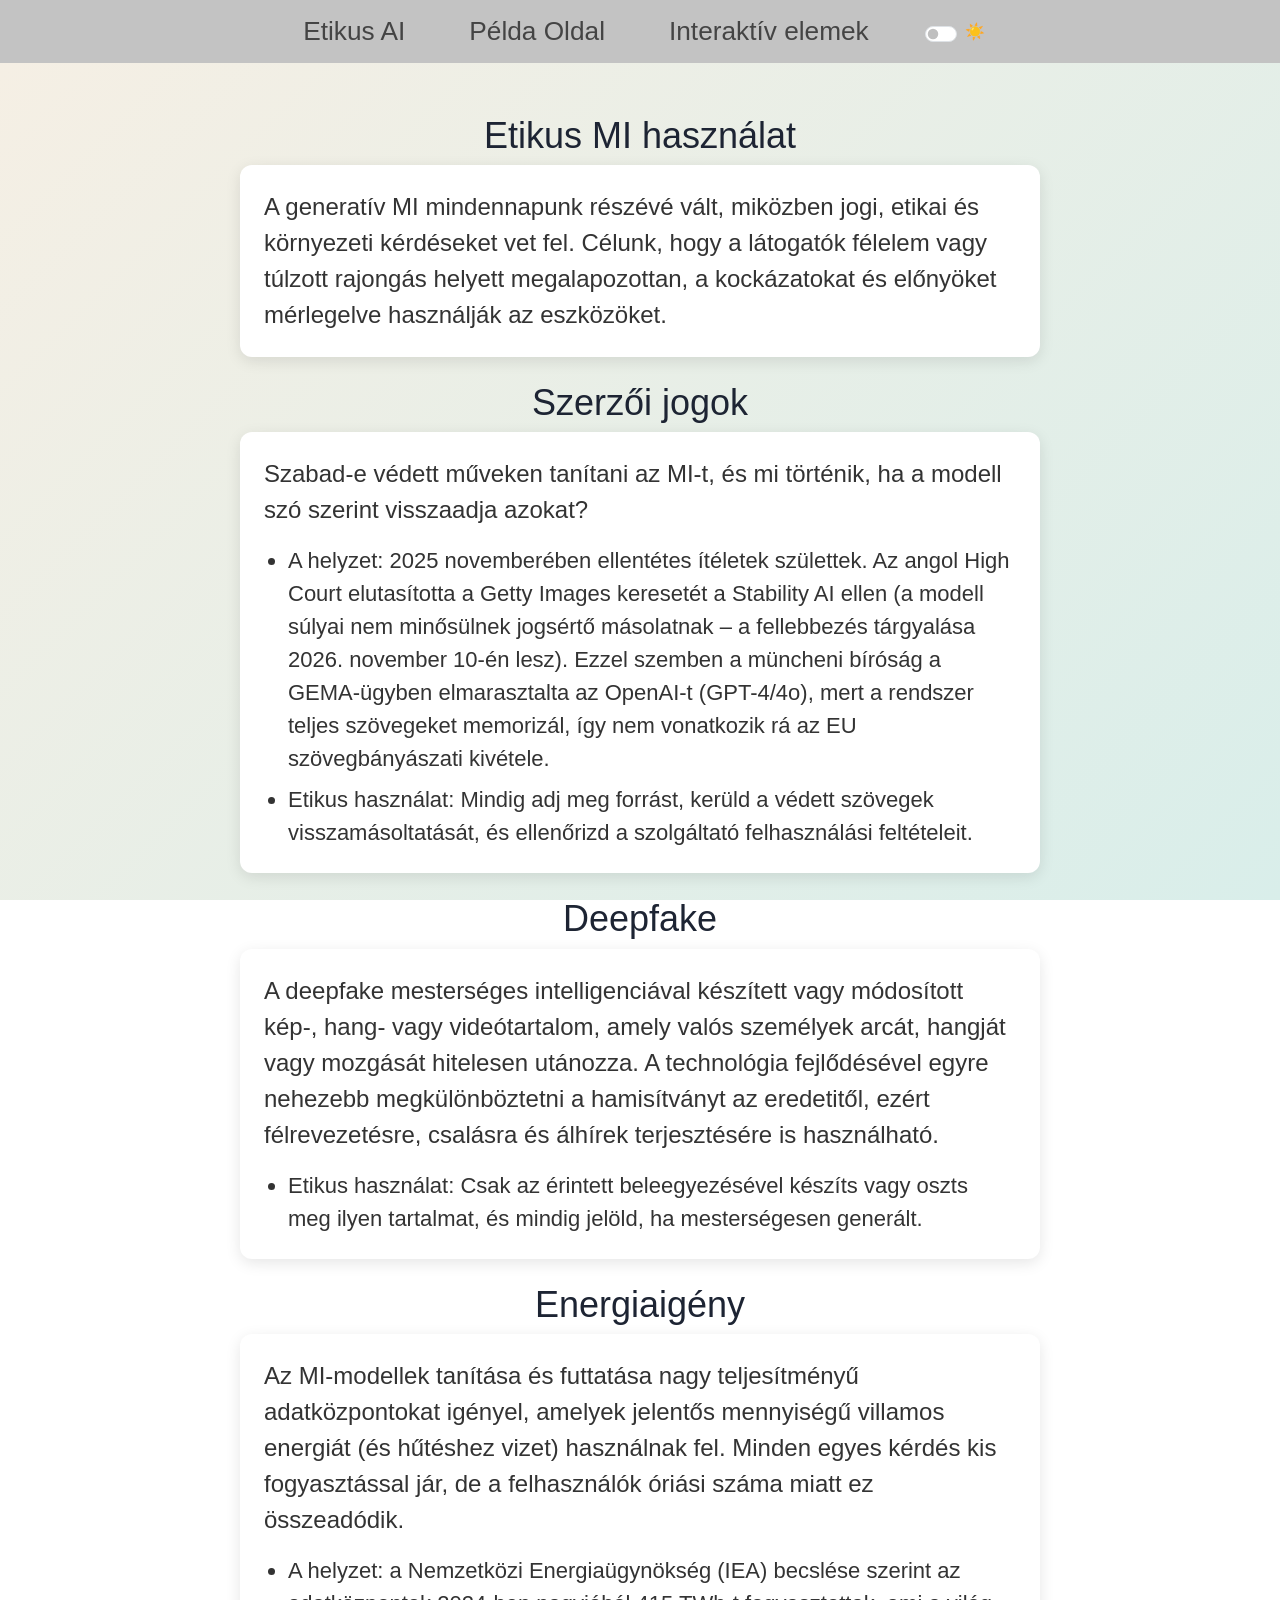
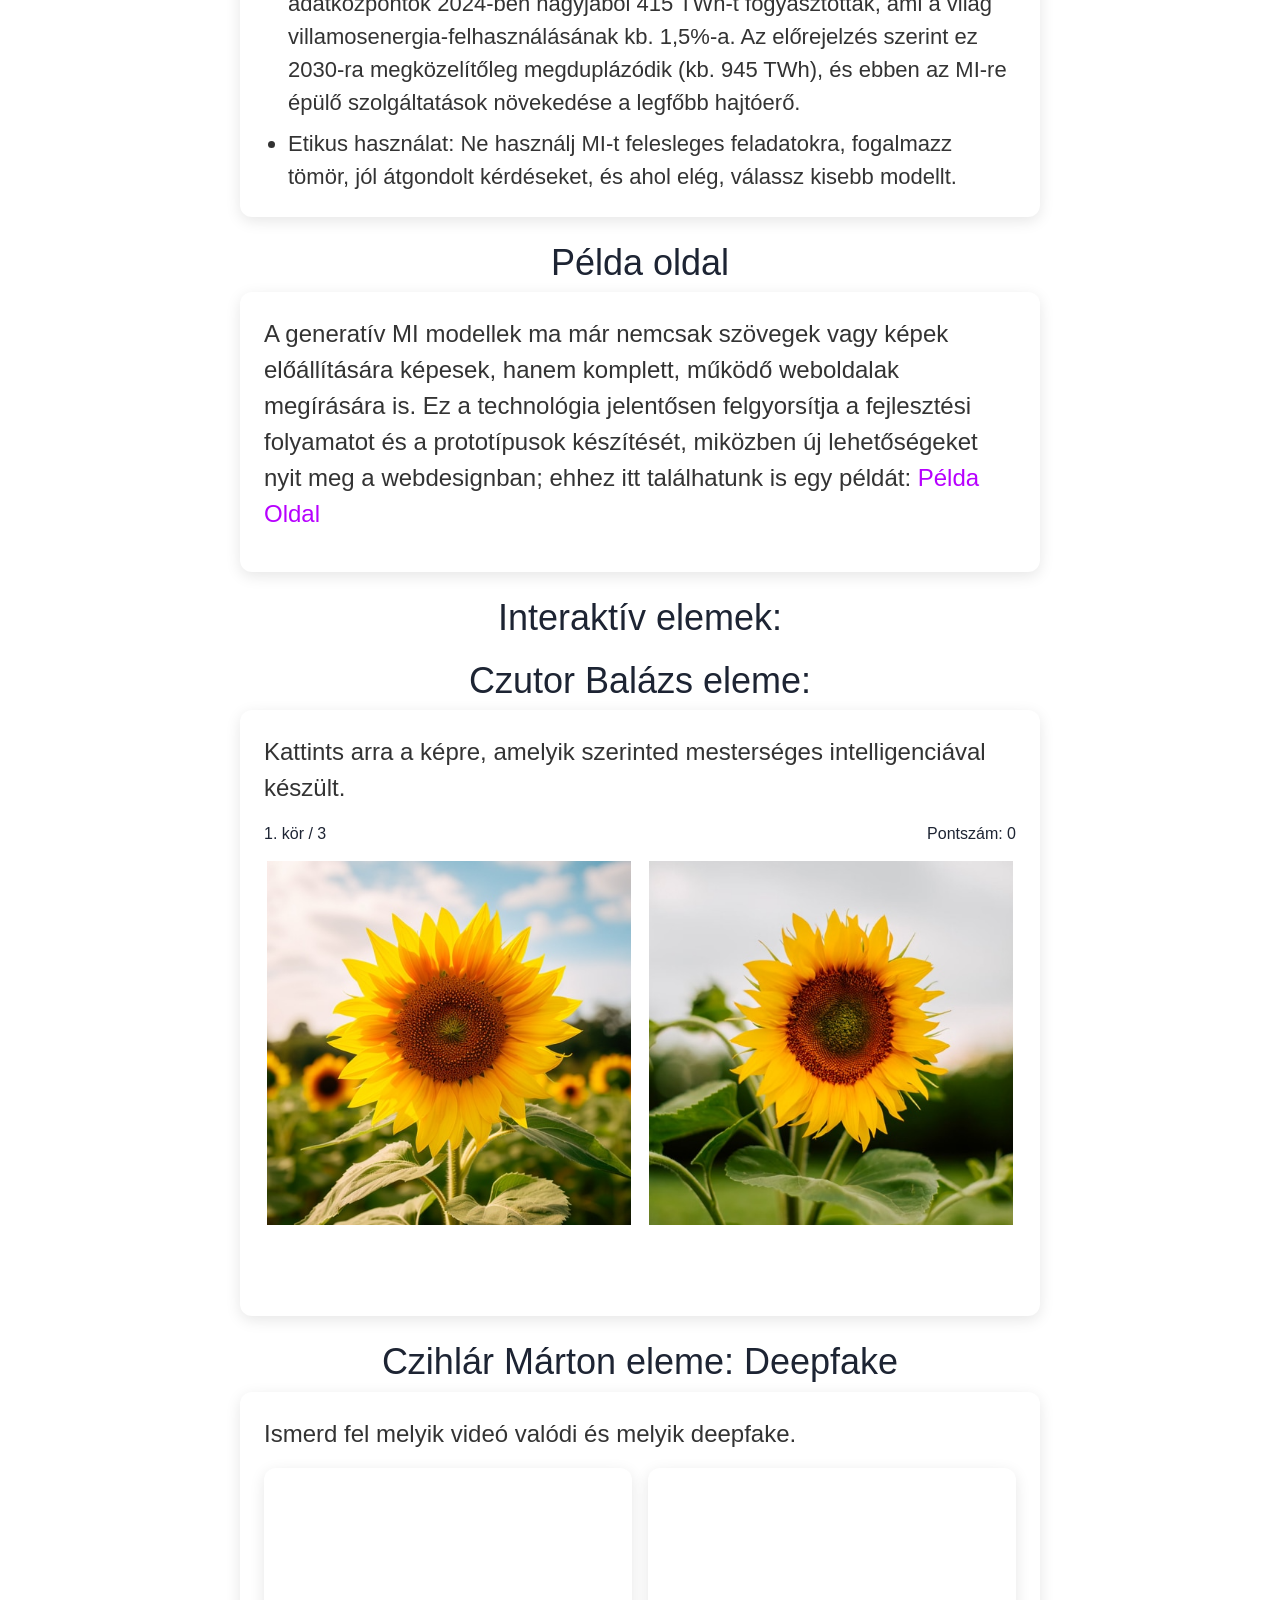
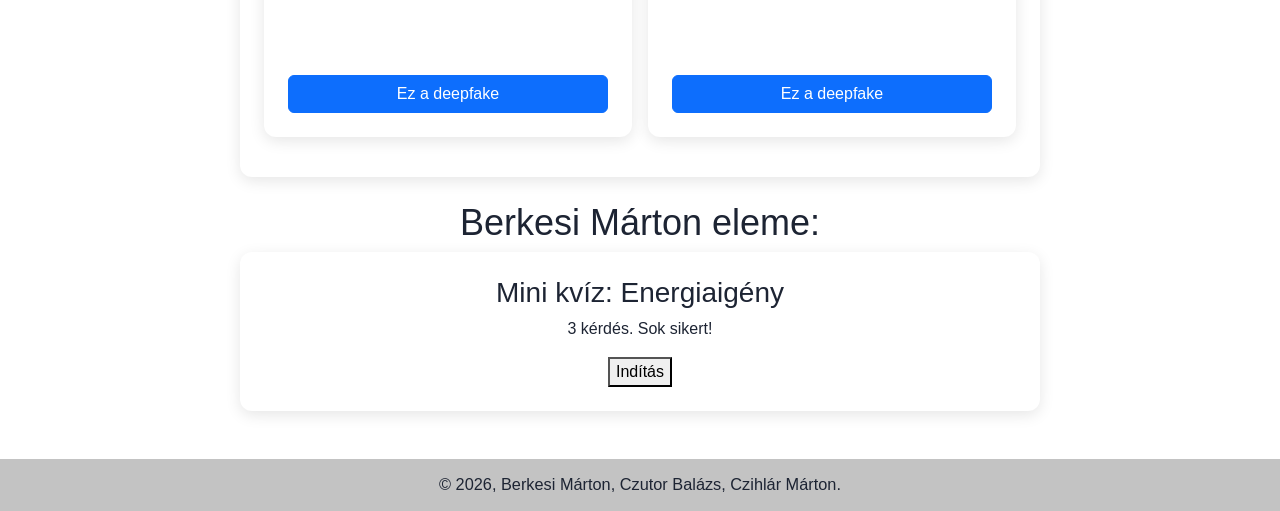
==== commit 64a75efe: "Html javítás" ====
--- a/index.html
+++ b/index.html
@@ -158,6 +158,5 @@
     </footer>
     <script src="https://cdn.jsdelivr.net/npm/bootstrap@5.3.3/dist/js/bootstrap.bundle.min.js"></script>
     <script src="main.js"></script>
-    <script src="kviz.js"></script>
   </body>
-</html>+</html>
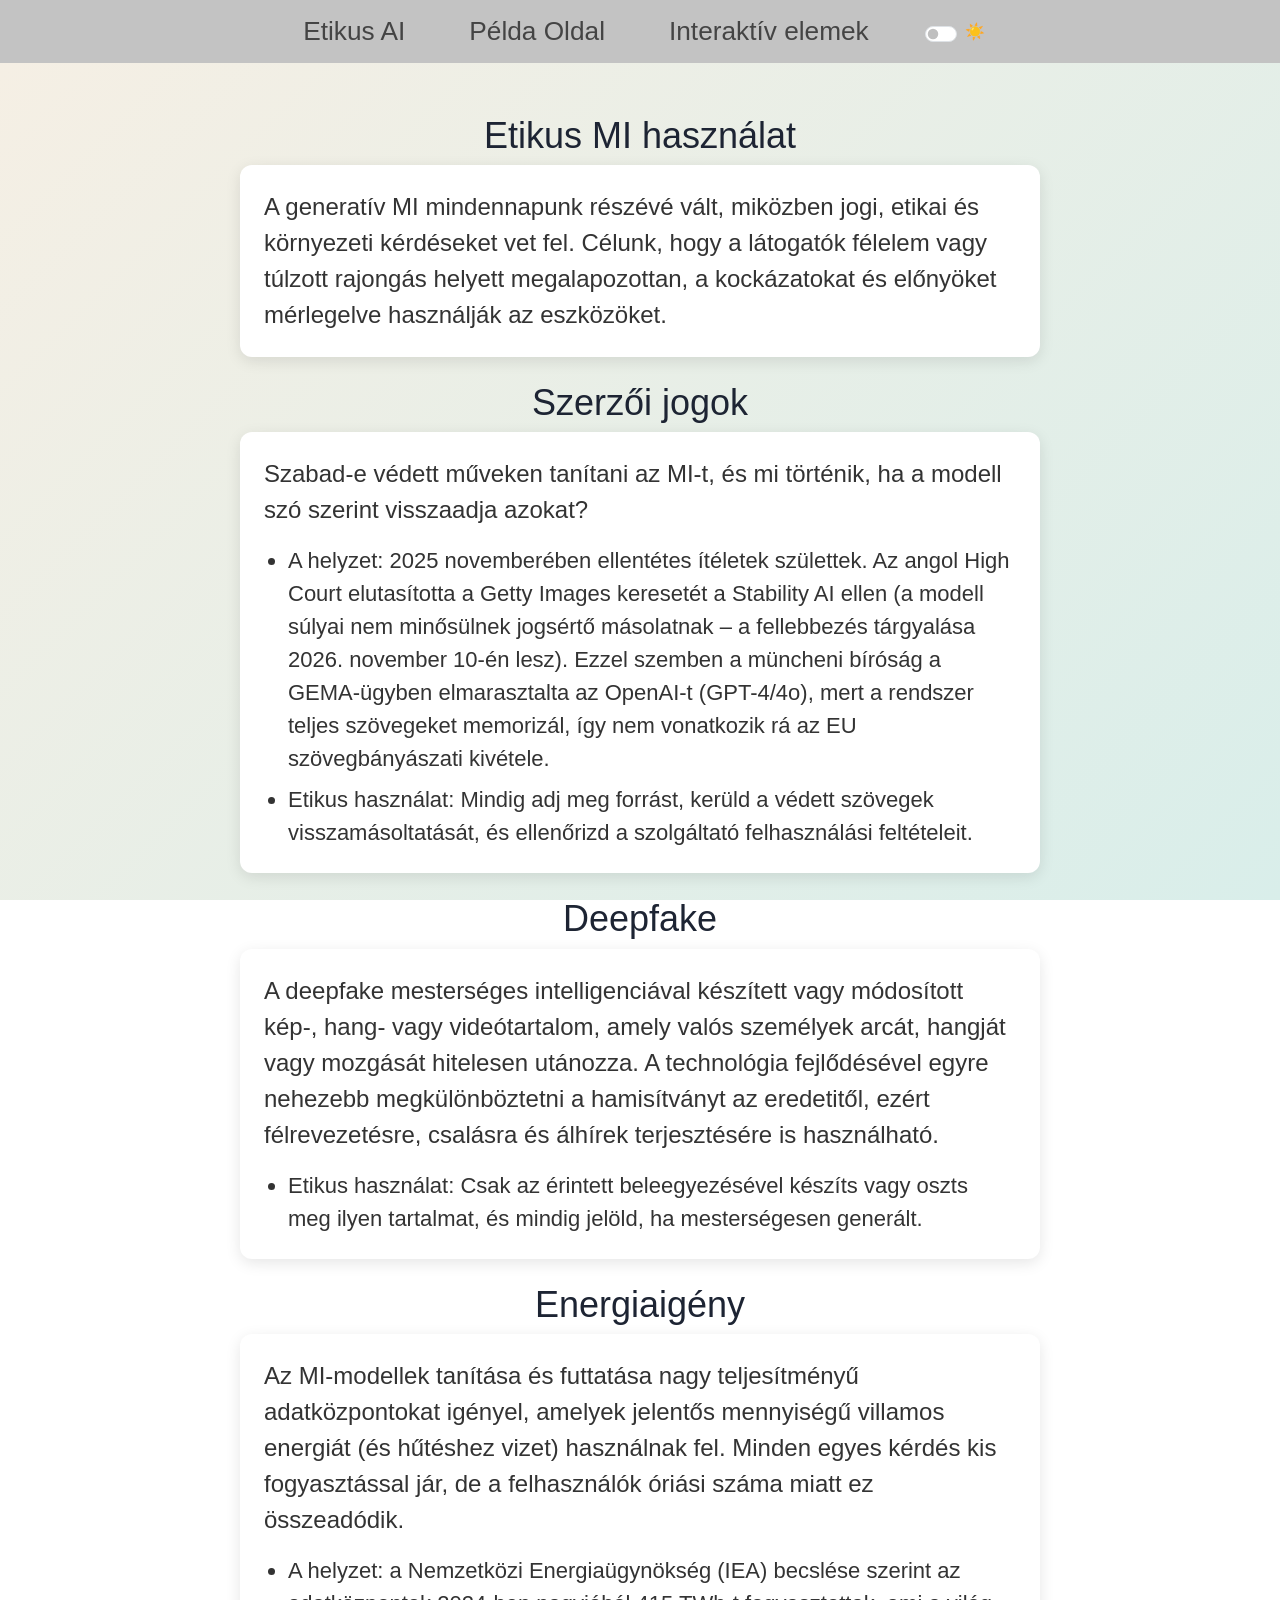
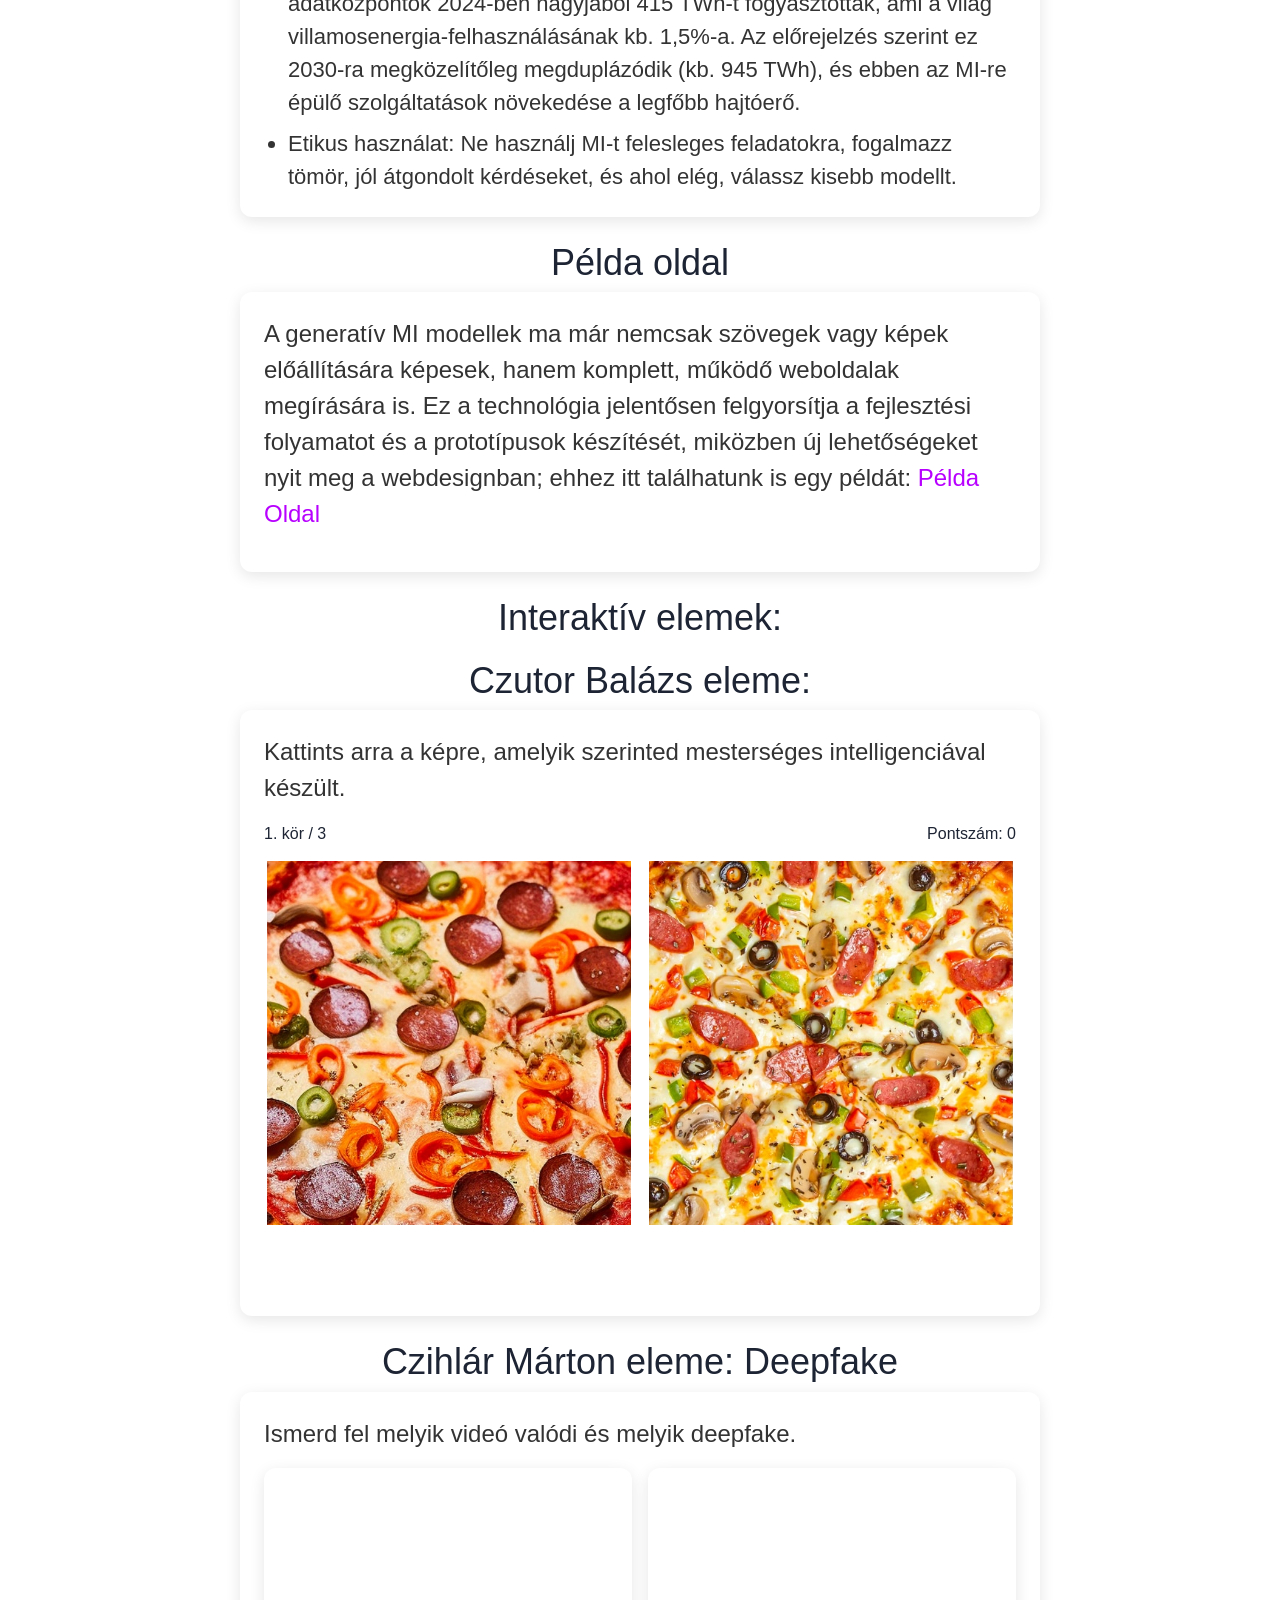
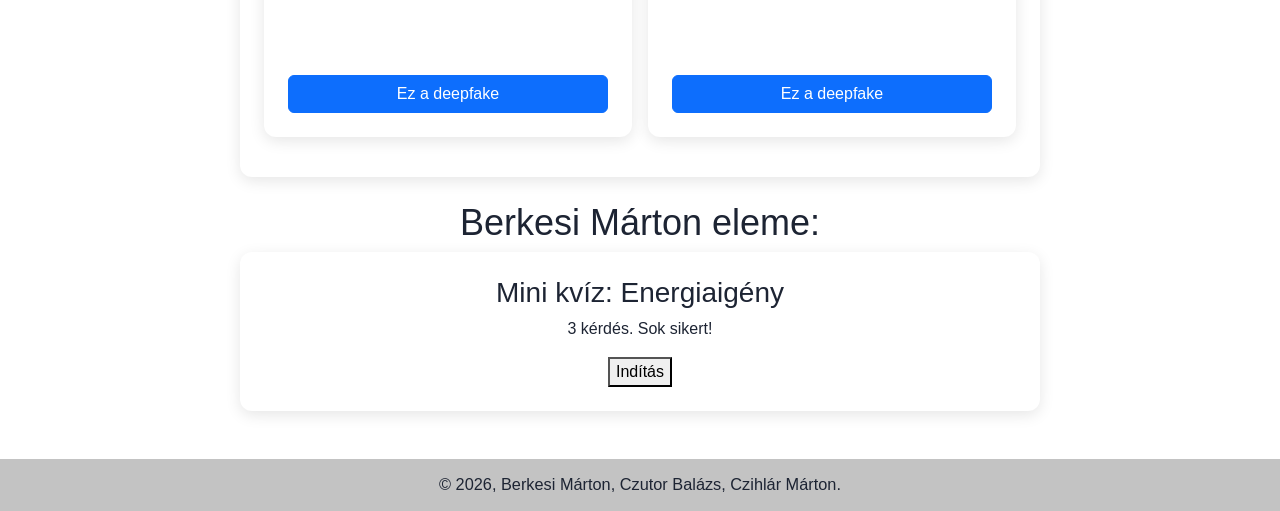
==== commit 588dc656: "Ikon link fix" ====
--- a/index.html
+++ b/index.html
@@ -4,7 +4,7 @@
     <meta charset="UTF-8" />
     <meta name="viewport" content="width=device-width, initial-scale=1.0" />
     <title>Etikus MI használat</title>
-    <link rel="icon" type="image/png" href="/images/irobot2.png" />
+    <link rel="icon" type="image/png" href="images/irobot2.png" />
     <script>
       (function () {
       var t = 'light';
